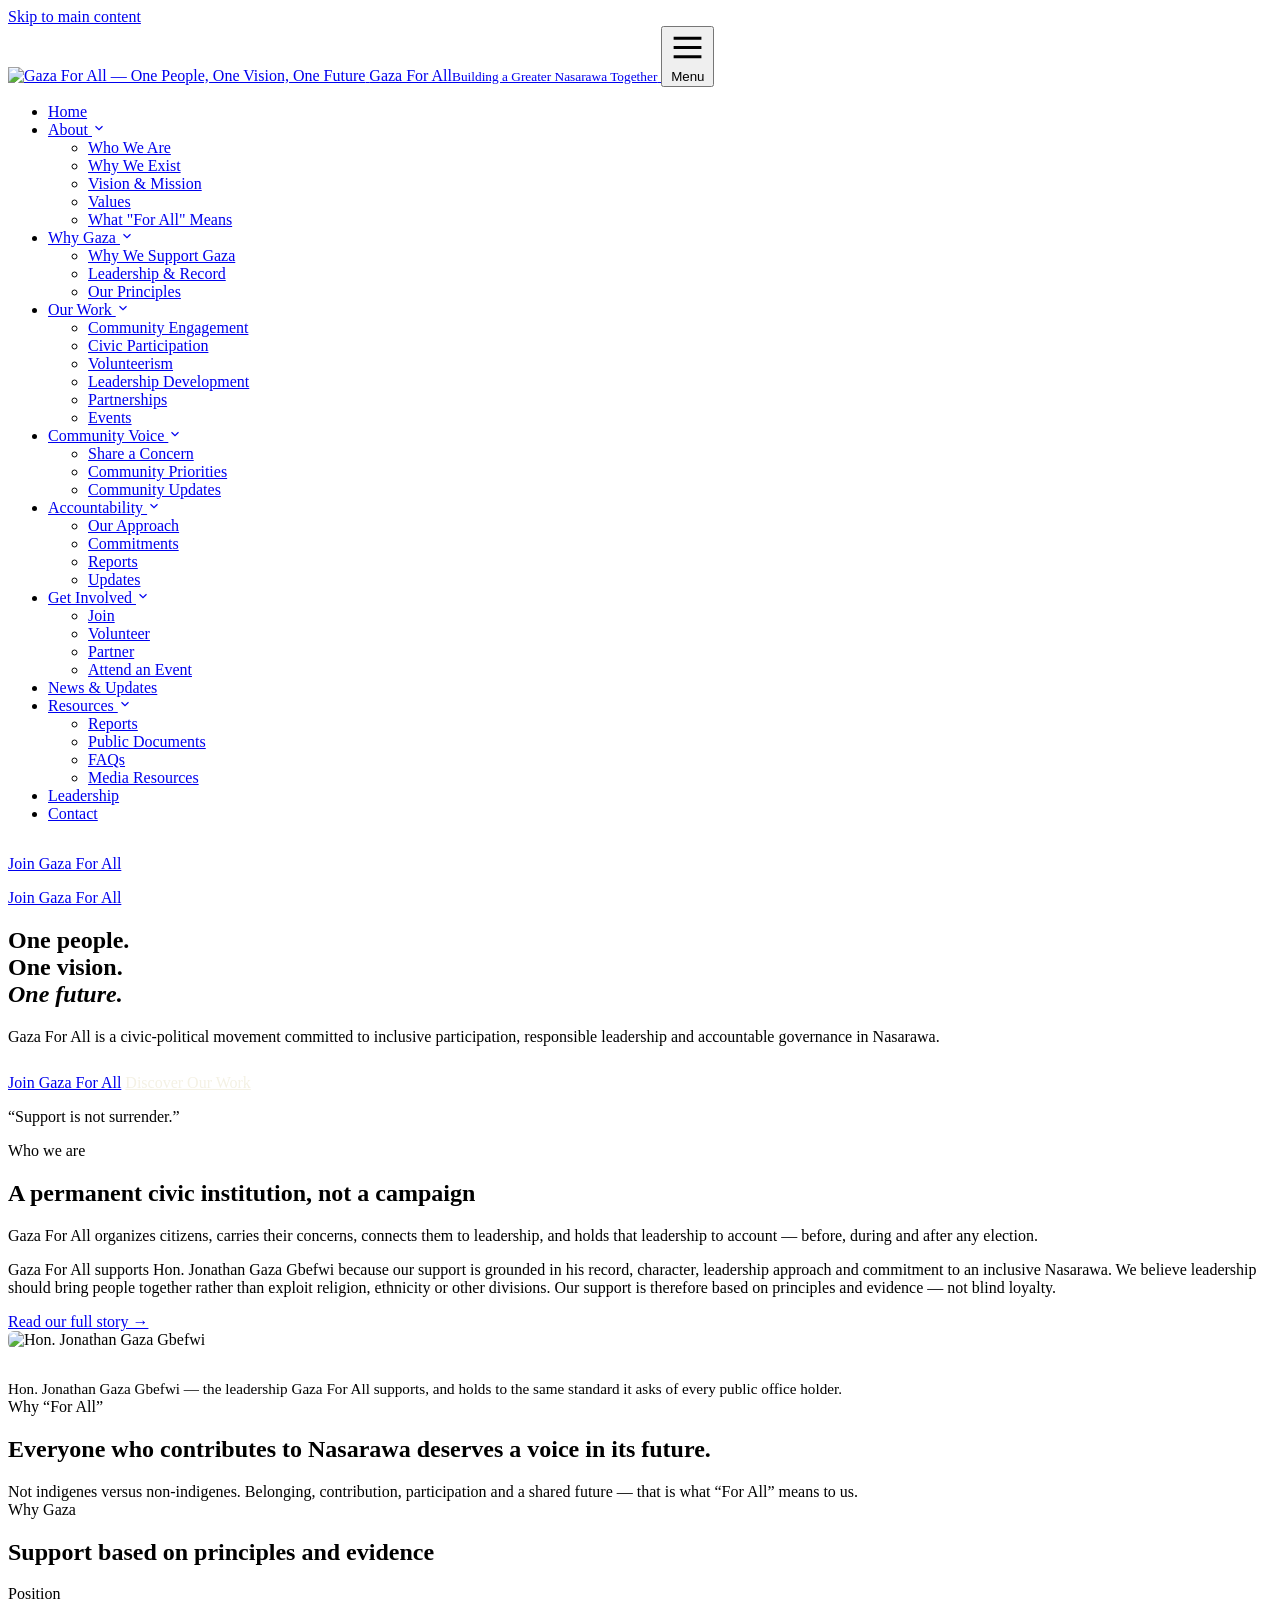
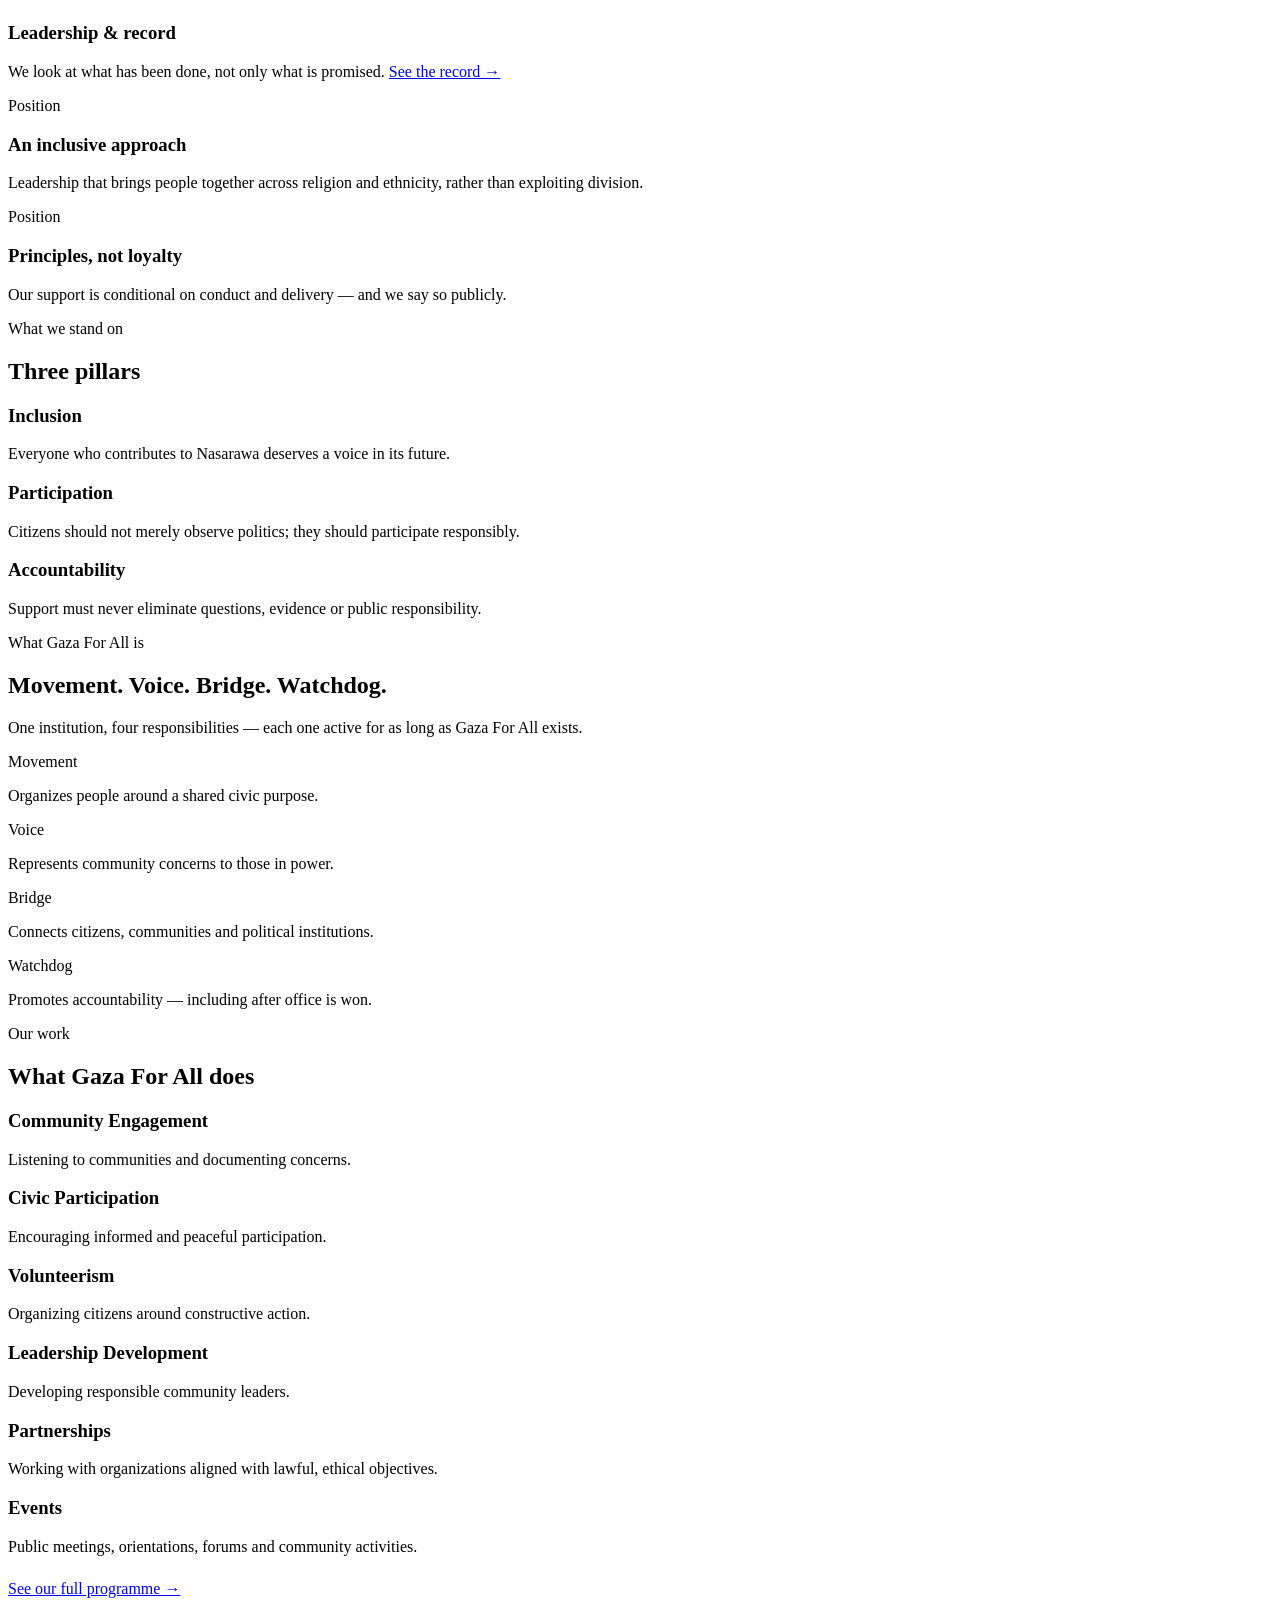
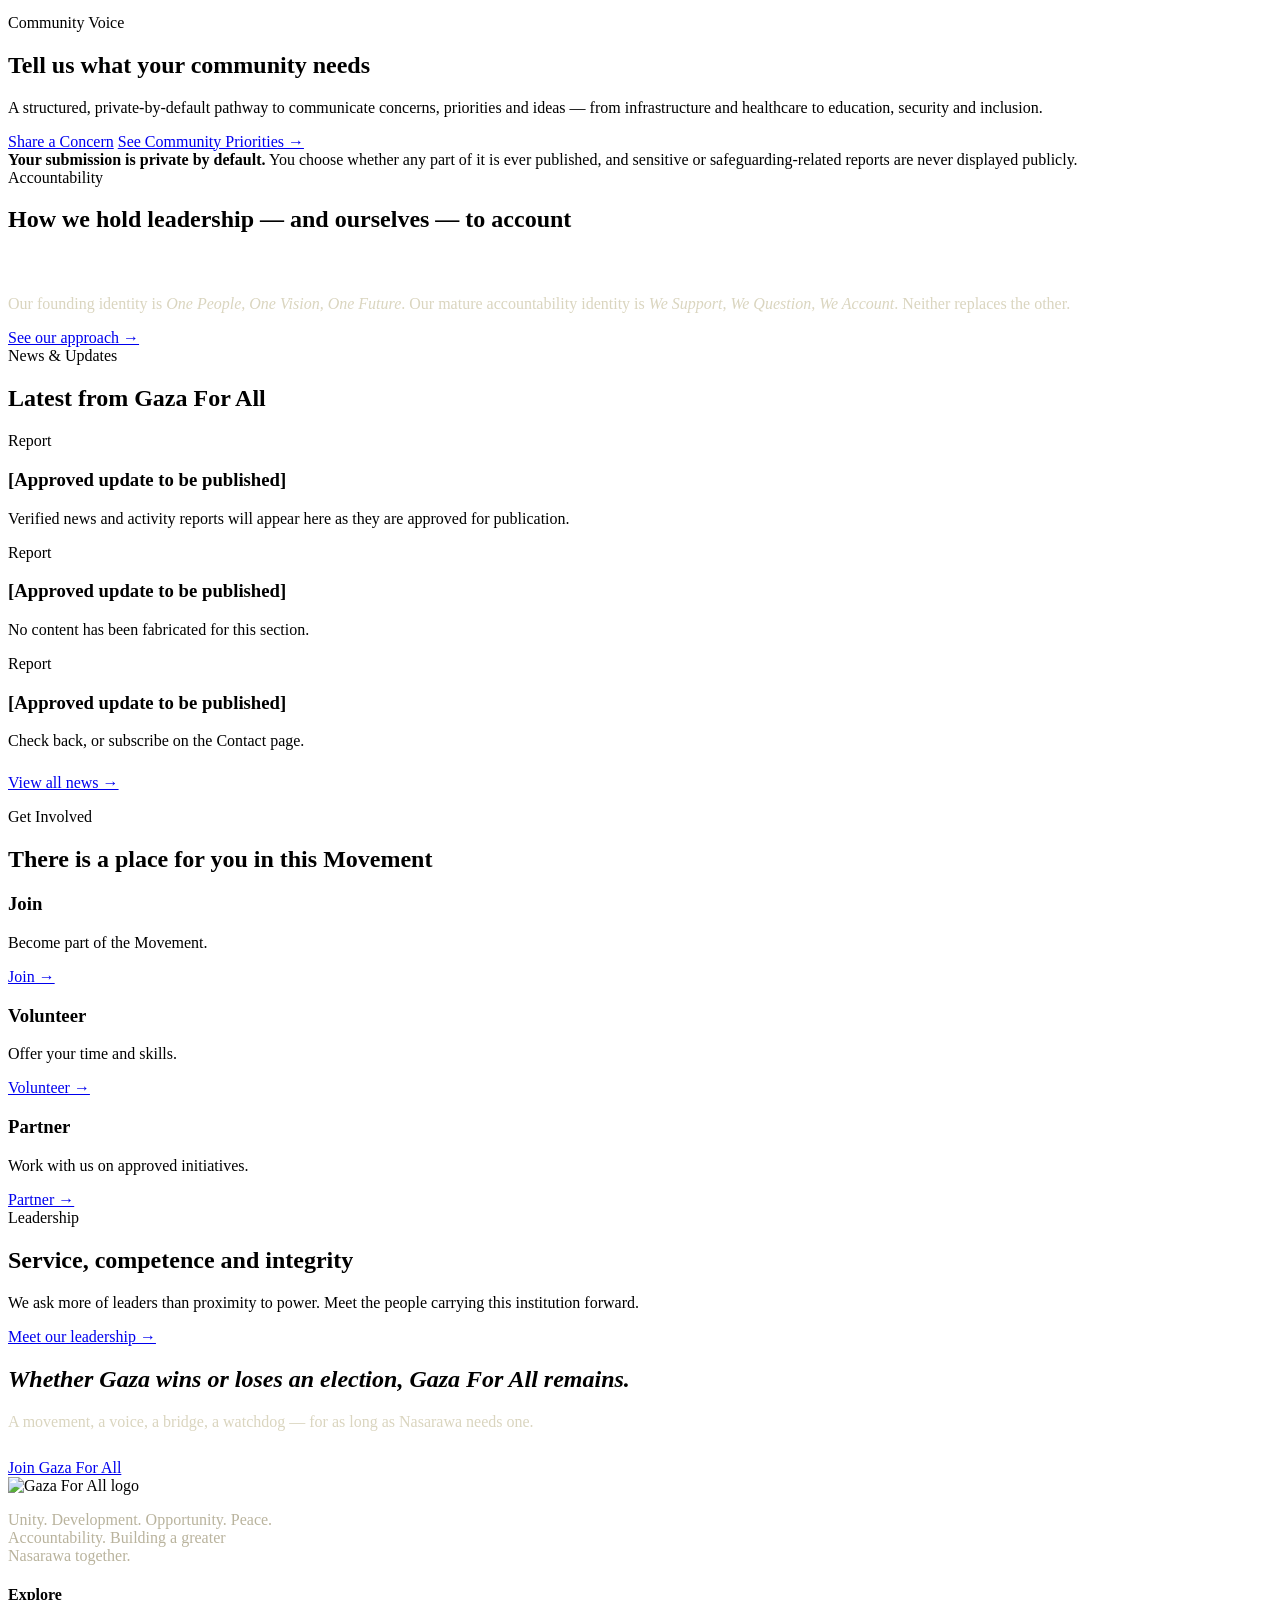
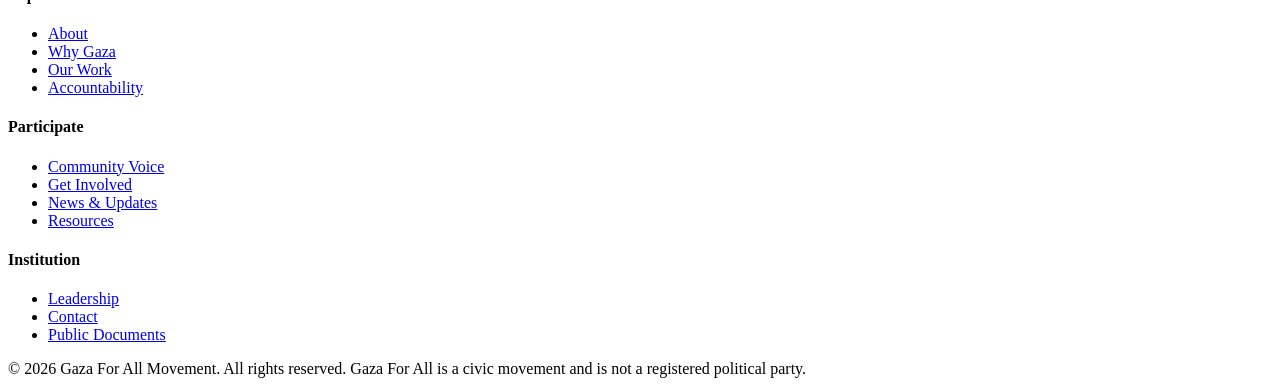
==== index.html @ 0e799c35 "Add files via upload Restore original site files" ====
<!doctype html>
<html lang="en">
<head>
<meta charset="utf-8">
<title>Gaza For All — One People. One Vision. One Future.</title>
<meta name="viewport" content="width=device-width, initial-scale=1">
<meta name="description" content="Gaza For All is a civic-political movement committed to inclusive participation, responsible leadership and accountable governance in Nasarawa.">
<link rel="canonical" href="https://gazaforall.org/">
<meta property="og:title" content="Gaza For All — One People. One Vision. One Future.">
<meta property="og:description" content="A civic-political movement committed to inclusive participation, responsible leadership and accountable governance in Nasarawa.">
<meta property="og:type" content="website">
<meta property="og:image" content="assets/img/logo.png">
<meta name="twitter:card" content="summary_large_image">
<link rel="icon" href="assets/img/logo.png">
<link rel="preconnect" href="https://fonts.googleapis.com">
<link rel="preconnect" href="https://fonts.gstatic.com" crossorigin>
<link href="https://fonts.googleapis.com/css2?family=Fraunces:ital,wght@0,500;0,600;1,500;1,600&family=Public+Sans:wght@400;500;600;700&display=swap" rel="stylesheet">
<link rel="stylesheet" href="css/style.css">
</head>
<body>
<a class="skip-link" href="#main">Skip to main content</a>

<header class="site-header">
  <div class="header-inner">
    <a class="brand" href="index.html">
      <img src="assets/img/logo.png" alt="Gaza For All — One People, One Vision, One Future">
      <span class="brand-text">Gaza For All<small>Building a Greater Nasarawa Together</small></span>
    </a>
    <button class="nav-toggle" aria-expanded="false" aria-controls="primary-nav">
      <svg viewBox="0 0 24 24" fill="none" stroke="currentColor" stroke-width="2"><path d="M3 6h18M3 12h18M3 18h18"/></svg>
      Menu
    </button>
    <nav class="primary-nav" id="primary-nav" aria-label="Primary">
      <ul>
        <li class="nav-item"><a class="nav-link" href="index.html" aria-current="page">Home</a></li>
        <li class="nav-item has-sub">
          <a class="nav-link" href="about.html">About <svg class="nav-caret" width="14" height="14" viewBox="0 0 24 24" fill="none" stroke="currentColor" stroke-width="2"><path d="m6 9 6 6 6-6"/></svg></a>
          <ul class="nav-sub">
            <li><a href="about.html#who-we-are">Who We Are</a></li>
            <li><a href="about.html#why-we-exist">Why We Exist</a></li>
            <li><a href="about.html#vision-mission">Vision &amp; Mission</a></li>
            <li><a href="about.html#values">Values</a></li>
            <li><a href="about.html#for-all">What &quot;For All&quot; Means</a></li>
          </ul>
        </li>
        <li class="nav-item has-sub">
          <a class="nav-link" href="why-gaza.html">Why Gaza <svg class="nav-caret" width="14" height="14" viewBox="0 0 24 24" fill="none" stroke="currentColor" stroke-width="2"><path d="m6 9 6 6 6-6"/></svg></a>
          <ul class="nav-sub">
            <li><a href="why-gaza.html#why-support">Why We Support Gaza</a></li>
            <li><a href="why-gaza.html#record">Leadership &amp; Record</a></li>
            <li><a href="why-gaza.html#principles">Our Principles</a></li>
          </ul>
        </li>
        <li class="nav-item has-sub">
          <a class="nav-link" href="our-work.html">Our Work <svg class="nav-caret" width="14" height="14" viewBox="0 0 24 24" fill="none" stroke="currentColor" stroke-width="2"><path d="m6 9 6 6 6-6"/></svg></a>
          <ul class="nav-sub">
            <li><a href="our-work.html#community-engagement">Community Engagement</a></li>
            <li><a href="our-work.html#civic-participation">Civic Participation</a></li>
            <li><a href="our-work.html#volunteerism">Volunteerism</a></li>
            <li><a href="our-work.html#leadership-development">Leadership Development</a></li>
            <li><a href="our-work.html#partnerships">Partnerships</a></li>
            <li><a href="our-work.html#events">Events</a></li>
          </ul>
        </li>
        <li class="nav-item has-sub">
          <a class="nav-link" href="community-voice.html">Community Voice <svg class="nav-caret" width="14" height="14" viewBox="0 0 24 24" fill="none" stroke="currentColor" stroke-width="2"><path d="m6 9 6 6 6-6"/></svg></a>
          <ul class="nav-sub">
            <li><a href="community-voice.html#share">Share a Concern</a></li>
            <li><a href="community-voice.html#priorities">Community Priorities</a></li>
            <li><a href="community-voice.html#updates">Community Updates</a></li>
          </ul>
        </li>
        <li class="nav-item has-sub">
          <a class="nav-link" href="accountability.html">Accountability <svg class="nav-caret" width="14" height="14" viewBox="0 0 24 24" fill="none" stroke="currentColor" stroke-width="2"><path d="m6 9 6 6 6-6"/></svg></a>
          <ul class="nav-sub">
            <li><a href="accountability.html#approach">Our Approach</a></li>
            <li><a href="accountability.html#commitments">Commitments</a></li>
            <li><a href="accountability.html#reports">Reports</a></li>
            <li><a href="accountability.html#updates">Updates</a></li>
          </ul>
        </li>
        <li class="nav-item has-sub">
          <a class="nav-link" href="get-involved.html">Get Involved <svg class="nav-caret" width="14" height="14" viewBox="0 0 24 24" fill="none" stroke="currentColor" stroke-width="2"><path d="m6 9 6 6 6-6"/></svg></a>
          <ul class="nav-sub">
            <li><a href="get-involved.html#join">Join</a></li>
            <li><a href="get-involved.html#volunteer">Volunteer</a></li>
            <li><a href="get-involved.html#partner">Partner</a></li>
            <li><a href="get-involved.html#attend">Attend an Event</a></li>
          </ul>
        </li>
        <li class="nav-item"><a class="nav-link" href="news.html">News &amp; Updates</a></li>
        <li class="nav-item has-sub">
          <a class="nav-link" href="resources.html">Resources <svg class="nav-caret" width="14" height="14" viewBox="0 0 24 24" fill="none" stroke="currentColor" stroke-width="2"><path d="m6 9 6 6 6-6"/></svg></a>
          <ul class="nav-sub">
            <li><a href="resources.html#reports">Reports</a></li>
            <li><a href="resources.html#documents">Public Documents</a></li>
            <li><a href="resources.html#faqs">FAQs</a></li>
            <li><a href="resources.html#media">Media Resources</a></li>
          </ul>
        </li>
        <li class="nav-item"><a class="nav-link" href="leadership.html">Leadership</a></li>
        <li class="nav-item"><a class="nav-link" href="contact.html">Contact</a></li>
      </ul>
      <div class="wrap" style="padding:1rem 0;"><a class="btn btn-primary" href="get-involved.html#join">Join Gaza For All</a></div>
    </nav>
    <a class="btn btn-primary header-cta" href="get-involved.html#join">Join Gaza For All</a>
  </div>
</header>

<main id="main">

  <!-- 1. HERO -->
  <section class="hero">
    <div class="wrap hero-inner">
      <h1 class="hero-motto">One people.<br>One vision.<br><em>One future.</em></h1>
      <p class="hero-lede">Gaza For All is a civic-political movement committed to inclusive participation, responsible leadership and accountable governance in Nasarawa.</p>
      <div class="cta-row" style="margin-top:1.75rem;">
        <a class="btn btn-on-dark" href="get-involved.html#join">Join Gaza For All</a>
        <a class="btn btn-secondary" style="color:#F4F1E4; border-color:#F4F1E4;" href="our-work.html">Discover Our Work</a>
      </div>
      <p class="hero-tagline">&ldquo;Support is not surrender.&rdquo;</p>
    </div>
  </section>

  <!-- 2. WHAT IS GAZA FOR ALL -->
  <section class="section">
    <div class="wrap">
      <div class="grid grid-2" style="align-items:center;">
        <div>
          <span class="kicker">Who we are</span>
          <h2>A permanent civic institution, not a campaign</h2>
          <p class="lede">Gaza For All organizes citizens, carries their concerns, connects them to leadership, and holds that leadership to account — before, during and after any election.</p>
          <p>Gaza For All supports Hon. Jonathan Gaza Gbefwi because our support is grounded in his record, character, leadership approach and commitment to an inclusive Nasarawa. We believe leadership should bring people together rather than exploit religion, ethnicity or other divisions. Our support is therefore based on principles and evidence &mdash; not blind loyalty.</p>
          <a class="btn btn-ghost" href="about.html">Read our full story &rarr;</a>
        </div>
        <div class="card" style="background:var(--color-bg-alt); border:none;">
          <img src="assets/img/candidate.jpg" alt="Hon. Jonathan Gaza Gbefwi" style="border-radius:6px; margin-bottom:1rem;">
          <p style="margin-bottom:0; font-size:0.95rem; color:var(--color-text-soft);">Hon. Jonathan Gaza Gbefwi &mdash; the leadership Gaza For All supports, and holds to the same standard it asks of every public office holder.</p>
        </div>
      </div>
    </div>
  </section>

  <!-- 3. WHY "FOR ALL" -->
  <section class="section section-alt">
    <div class="wrap-narrow text-center">
      <span class="kicker">Why &ldquo;For All&rdquo;</span>
      <h2>Everyone who contributes to Nasarawa deserves a voice in its future.</h2>
      <p class="lede" style="margin:0 auto;">Not indigenes versus non-indigenes. Belonging, contribution, participation and a shared future &mdash; that is what &ldquo;For All&rdquo; means to us.</p>
    </div>
  </section>

  <!-- 4. WHY WE SUPPORT GAZA -->
  <section class="section">
    <div class="wrap">
      <span class="kicker">Why Gaza</span>
      <h2>Support based on principles and evidence</h2>
      <div class="grid grid-3">
        <div class="card">
          <span class="badge badge-position">Position</span>
          <h3>Leadership &amp; record</h3>
          <p>We look at what has been done, not only what is promised. <a href="why-gaza.html#record">See the record &rarr;</a></p>
        </div>
        <div class="card">
          <span class="badge badge-position">Position</span>
          <h3>An inclusive approach</h3>
          <p>Leadership that brings people together across religion and ethnicity, rather than exploiting division.</p>
        </div>
        <div class="card">
          <span class="badge badge-position">Position</span>
          <h3>Principles, not loyalty</h3>
          <p>Our support is conditional on conduct and delivery &mdash; and we say so publicly.</p>
        </div>
      </div>
    </div>
  </section>

  <!-- 5. THREE PILLARS -->
  <section class="section section-alt">
    <div class="wrap">
      <span class="kicker">What we stand on</span>
      <h2>Three pillars</h2>
      <div class="pillars-band">
        <div class="pillar">
          <h3>Inclusion</h3>
          <p>Everyone who contributes to Nasarawa deserves a voice in its future.</p>
        </div>
        <div class="pillar">
          <h3>Participation</h3>
          <p>Citizens should not merely observe politics; they should participate responsibly.</p>
        </div>
        <div class="pillar">
          <h3>Accountability</h3>
          <p>Support must never eliminate questions, evidence or public responsibility.</p>
        </div>
      </div>
    </div>
  </section>

  <!-- FOUR IDENTITIES -->
  <section class="section">
    <div class="wrap">
      <span class="kicker">What Gaza For All is</span>
      <h2>Movement. Voice. Bridge. Watchdog.</h2>
      <p class="lede">One institution, four responsibilities &mdash; each one active for as long as Gaza For All exists.</p>
      <div class="identity-row">
        <div class="identity-cell"><span class="identity-label">Movement</span><p>Organizes people around a shared civic purpose.</p></div>
        <div class="identity-cell"><span class="identity-label">Voice</span><p>Represents community concerns to those in power.</p></div>
        <div class="identity-cell"><span class="identity-label">Bridge</span><p>Connects citizens, communities and political institutions.</p></div>
        <div class="identity-cell"><span class="identity-label">Watchdog</span><p>Promotes accountability &mdash; including after office is won.</p></div>
      </div>
    </div>
  </section>

  <!-- 6. WHAT WE DO -->
  <section class="section section-alt">
    <div class="wrap">
      <span class="kicker">Our work</span>
      <h2>What Gaza For All does</h2>
      <div class="card-list cols-3">
        <div class="card"><h3>Community Engagement</h3><p>Listening to communities and documenting concerns.</p></div>
        <div class="card"><h3>Civic Participation</h3><p>Encouraging informed and peaceful participation.</p></div>
        <div class="card"><h3>Volunteerism</h3><p>Organizing citizens around constructive action.</p></div>
        <div class="card"><h3>Leadership Development</h3><p>Developing responsible community leaders.</p></div>
        <div class="card"><h3>Partnerships</h3><p>Working with organizations aligned with lawful, ethical objectives.</p></div>
        <div class="card"><h3>Events</h3><p>Public meetings, orientations, forums and community activities.</p></div>
      </div>
      <p style="margin-top:1.5rem;"><a class="btn btn-secondary" href="our-work.html">See our full programme &rarr;</a></p>
    </div>
  </section>

  <!-- 7. COMMUNITY VOICE -->
  <section class="section">
    <div class="wrap grid grid-2" style="align-items:center;">
      <div>
        <span class="kicker">Community Voice</span>
        <h2>Tell us what your community needs</h2>
        <p>A structured, private-by-default pathway to communicate concerns, priorities and ideas &mdash; from infrastructure and healthcare to education, security and inclusion.</p>
        <div class="cta-row">
          <a class="btn btn-primary" href="community-voice.html#share">Share a Concern</a>
          <a class="btn btn-ghost" href="community-voice.html#priorities">See Community Priorities &rarr;</a>
        </div>
      </div>
      <div class="form-privacy-note">
        <strong>Your submission is private by default.</strong> You choose whether any part of it is ever published, and sensitive or safeguarding-related reports are never displayed publicly.
      </div>
    </div>
  </section>

  <!-- 8. ACCOUNTABILITY -->
  <section class="section section-dark">
    <div class="wrap">
      <span class="kicker" style="color:var(--g4a-gold-400);">Accountability</span>
      <h2>How we hold leadership &mdash; and ourselves &mdash; to account</h2>
      <div class="flow-line" style="background:rgba(255,255,255,0.06); border-color:rgba(255,255,255,0.2); color:#fff;">
        <span class="step">Listen</span><span class="arrow">&rarr;</span>
        <span class="step">Document</span><span class="arrow">&rarr;</span>
        <span class="step">Verify</span><span class="arrow">&rarr;</span>
        <span class="step">Engage</span><span class="arrow">&rarr;</span>
        <span class="step">Advocate</span><span class="arrow">&rarr;</span>
        <span class="step">Follow up</span><span class="arrow">&rarr;</span>
        <span class="step">Report</span><span class="arrow">&rarr;</span>
        <span class="step">Account</span>
      </div>
      <p style="margin-top:1.5rem; color:#DAD5BF;">Our founding identity is <em>One People, One Vision, One Future</em>. Our mature accountability identity is <em>We Support, We Question, We Account</em>. Neither replaces the other.</p>
      <a class="btn btn-on-dark" href="accountability.html">See our approach &rarr;</a>
    </div>
  </section>

  <!-- 9. LATEST UPDATES -->
  <section class="section">
    <div class="wrap">
      <span class="kicker">News &amp; Updates</span>
      <h2>Latest from Gaza For All</h2>
      <div class="card-list cols-3">
        <div class="card">
          <span class="badge badge-report">Report</span>
          <h3>[Approved update to be published]</h3>
          <p class="placeholder-note">Verified news and activity reports will appear here as they are approved for publication.</p>
        </div>
        <div class="card">
          <span class="badge badge-report">Report</span>
          <h3>[Approved update to be published]</h3>
          <p class="placeholder-note">No content has been fabricated for this section.</p>
        </div>
        <div class="card">
          <span class="badge badge-report">Report</span>
          <h3>[Approved update to be published]</h3>
          <p class="placeholder-note">Check back, or subscribe on the Contact page.</p>
        </div>
      </div>
      <p style="margin-top:1.5rem;"><a class="btn btn-secondary" href="news.html">View all news &rarr;</a></p>
    </div>
  </section>

  <!-- 10. GET INVOLVED -->
  <section class="section section-alt">
    <div class="wrap">
      <span class="kicker">Get Involved</span>
      <h2>There is a place for you in this Movement</h2>
      <div class="card-list cols-3">
        <div class="card"><h3>Join</h3><p>Become part of the Movement.</p><a class="btn btn-ghost" href="get-involved.html#join">Join &rarr;</a></div>
        <div class="card"><h3>Volunteer</h3><p>Offer your time and skills.</p><a class="btn btn-ghost" href="get-involved.html#volunteer">Volunteer &rarr;</a></div>
        <div class="card"><h3>Partner</h3><p>Work with us on approved initiatives.</p><a class="btn btn-ghost" href="get-involved.html#partner">Partner &rarr;</a></div>
      </div>
    </div>
  </section>

  <!-- 11. LEADERSHIP -->
  <section class="section">
    <div class="wrap">
      <span class="kicker">Leadership</span>
      <h2>Service, competence and integrity</h2>
      <p class="lede">We ask more of leaders than proximity to power. Meet the people carrying this institution forward.</p>
      <a class="btn btn-secondary" href="leadership.html">Meet our leadership &rarr;</a>
    </div>
  </section>

  <!-- 12. CLOSING STATEMENT -->
  <section class="section section-dark text-center">
    <div class="wrap-narrow">
      <h2 style="font-style:italic;">Whether Gaza wins or loses an election, Gaza For All remains.</h2>
      <p style="color:#DAD5BF; margin:0 auto 1.75rem;">A movement, a voice, a bridge, a watchdog &mdash; for as long as Nasarawa needs one.</p>
      <a class="btn btn-on-dark" href="get-involved.html#join">Join Gaza For All</a>
    </div>
  </section>

</main>

<footer class="site-footer">
  <div class="wrap footer-grid">
    <div>
      <div class="footer-brand-line"><img src="assets/img/logo.png" alt="Gaza For All logo"><strong style="color:#fff;">Gaza For All</strong></div>
      <p style="color:#B9B39D; max-width:34ch;">Unity. Development. Opportunity. Peace. Accountability. Building a greater Nasarawa together.</p>
    </div>
    <div>
      <h4>Explore</h4>
      <ul class="footer-list">
        <li><a href="about.html">About</a></li>
        <li><a href="why-gaza.html">Why Gaza</a></li>
        <li><a href="our-work.html">Our Work</a></li>
        <li><a href="accountability.html">Accountability</a></li>
      </ul>
    </div>
    <div>
      <h4>Participate</h4>
      <ul class="footer-list">
        <li><a href="community-voice.html">Community Voice</a></li>
        <li><a href="get-involved.html">Get Involved</a></li>
        <li><a href="news.html">News &amp; Updates</a></li>
        <li><a href="resources.html">Resources</a></li>
      </ul>
    </div>
    <div>
      <h4>Institution</h4>
      <ul class="footer-list">
        <li><a href="leadership.html">Leadership</a></li>
        <li><a href="contact.html">Contact</a></li>
        <li><a href="resources.html#documents">Public Documents</a></li>
      </ul>
    </div>
  </div>
  <div class="wrap footer-bottom">
    <span>&copy; <span id="year"></span> Gaza For All Movement. All rights reserved.</span>
    <span>Gaza For All is a civic movement and is not a registered political party.</span>
  </div>
</footer>

<script>document.getElementById('year').textContent = new Date().getFullYear();</script>
<script src="js/main.js"></script>
</body>
</html>
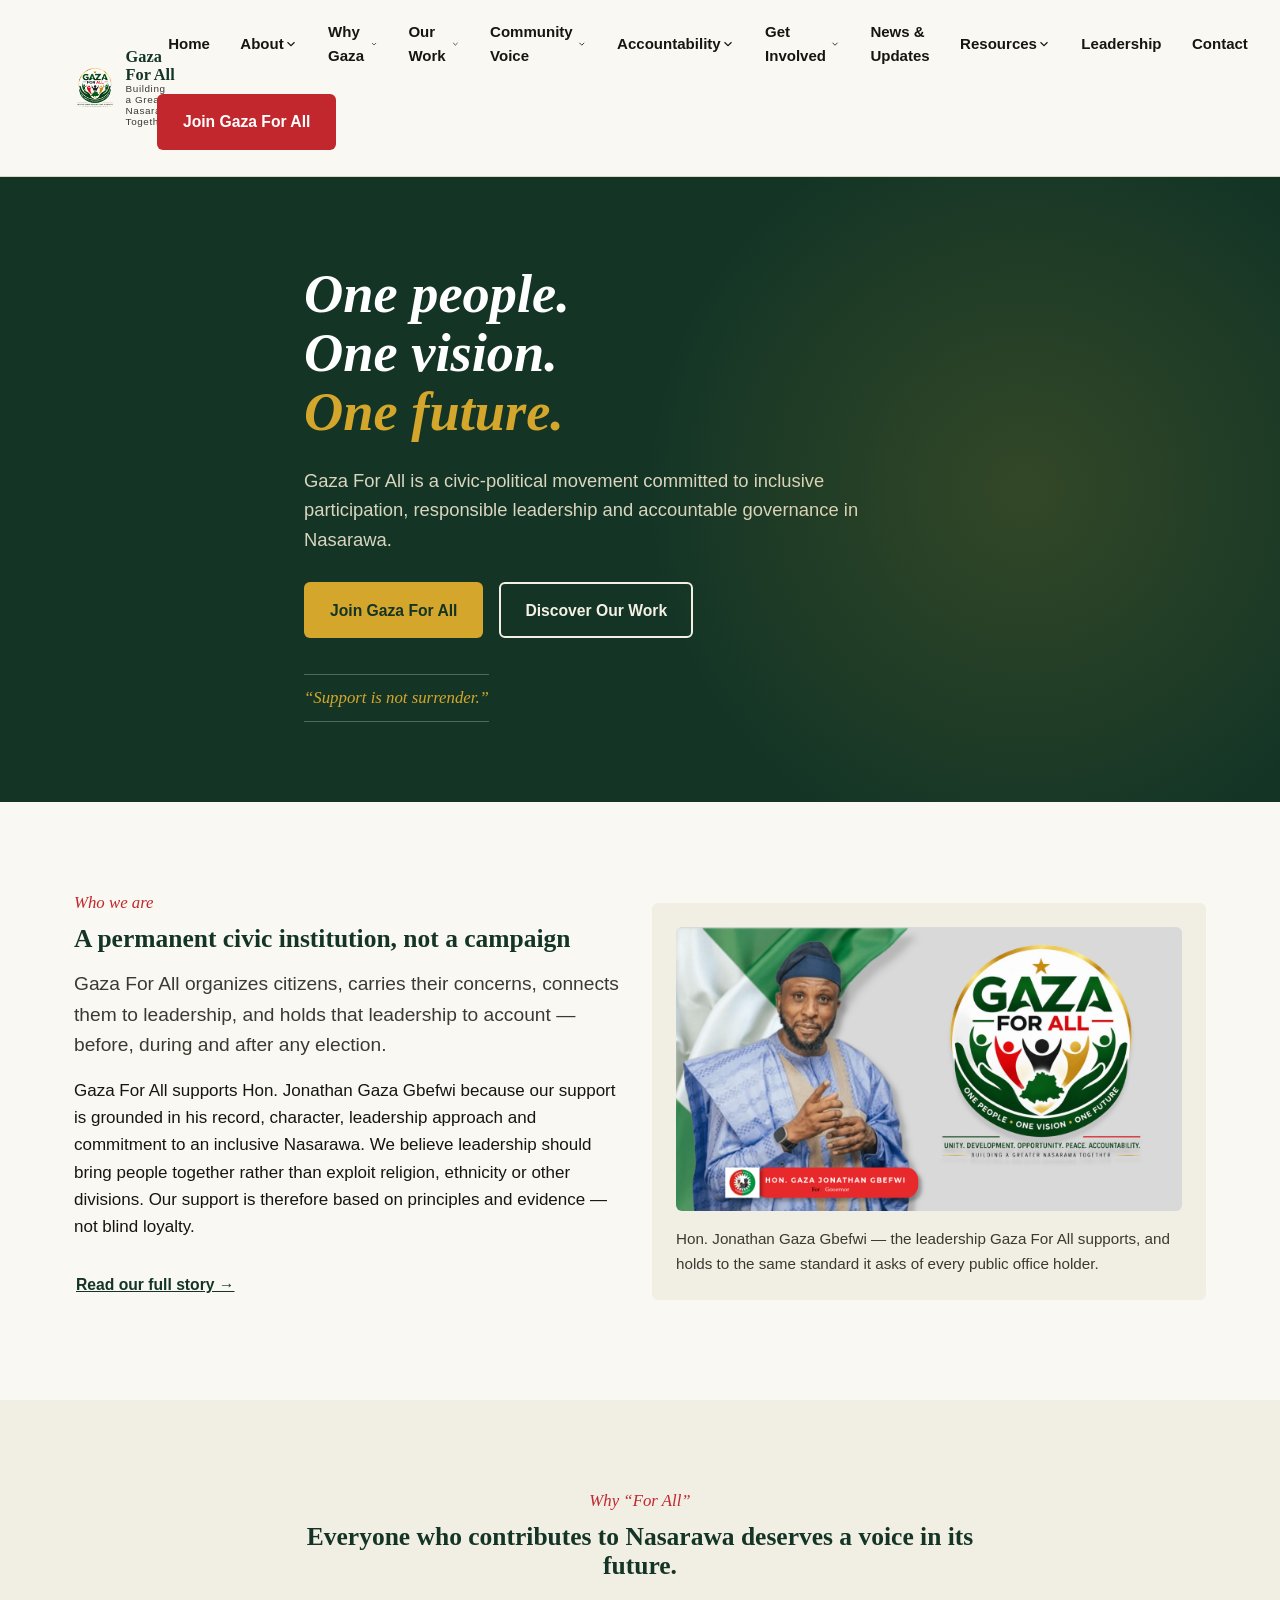
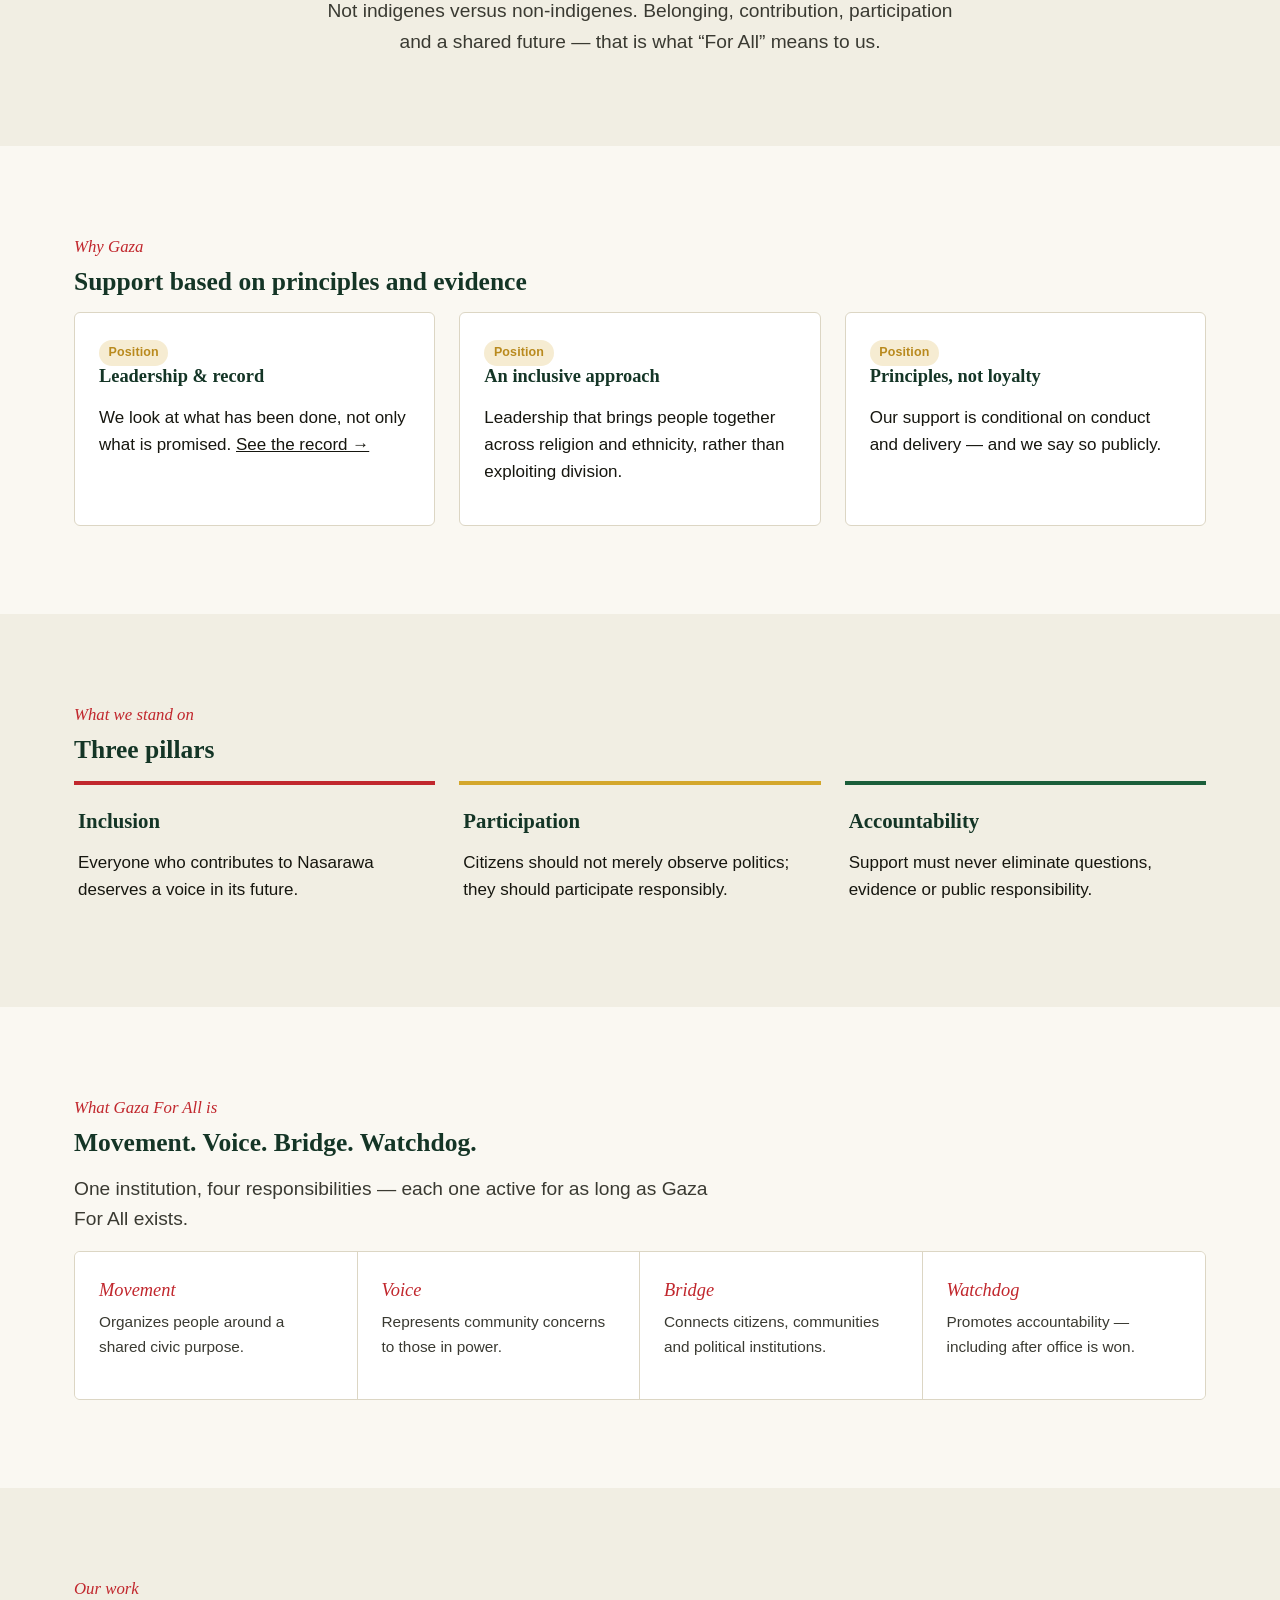
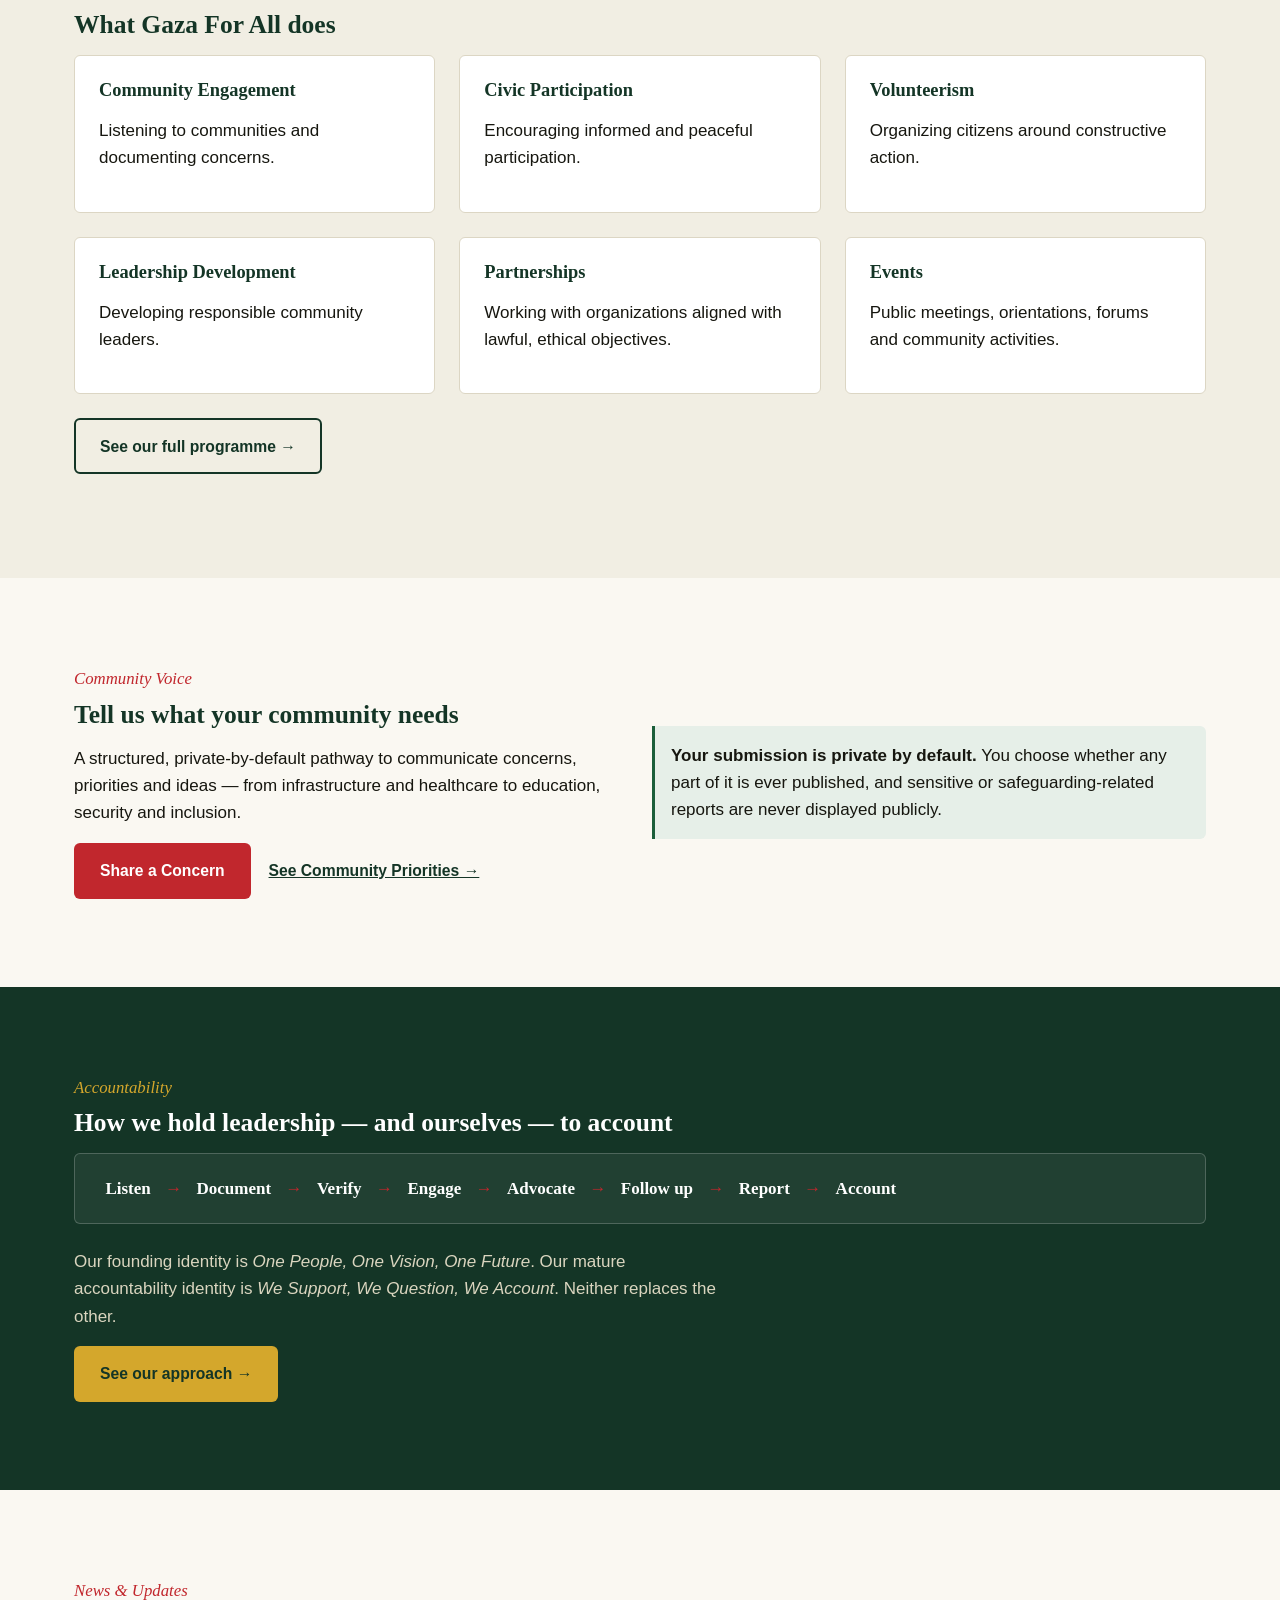
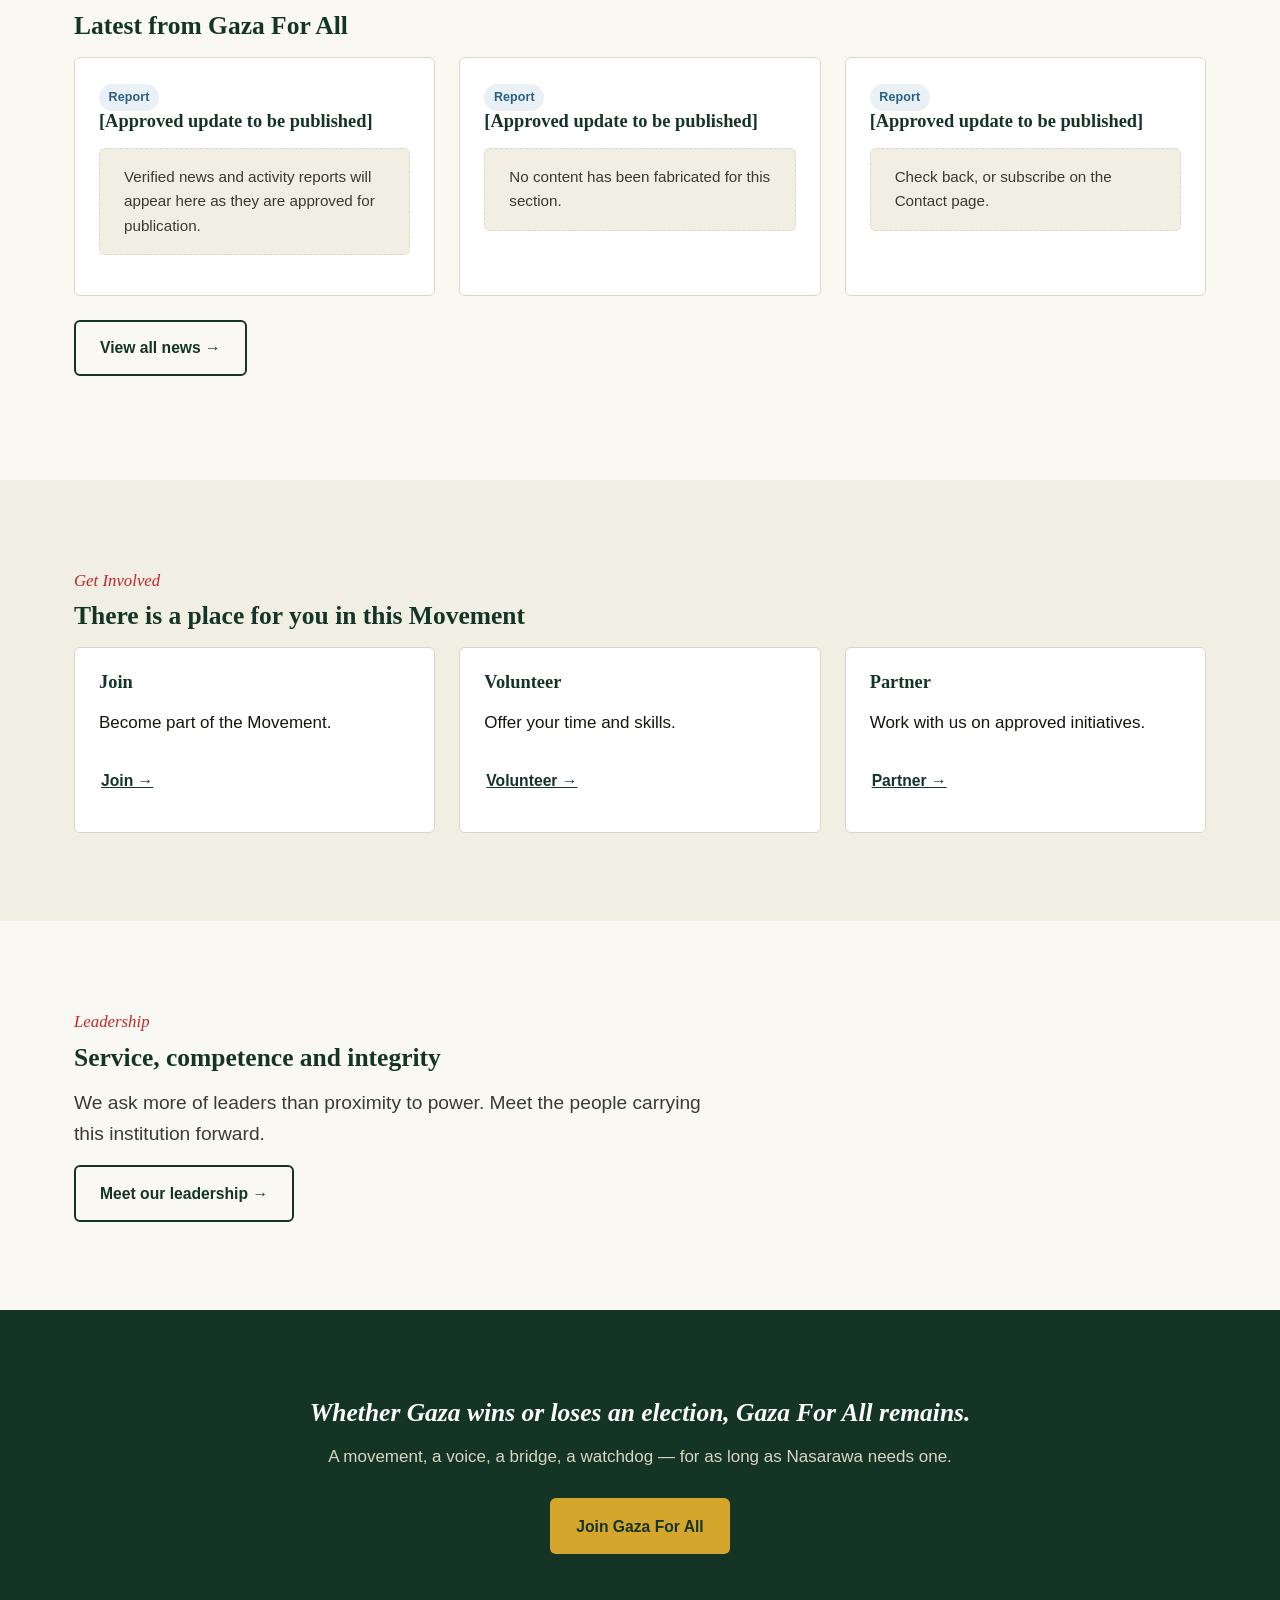
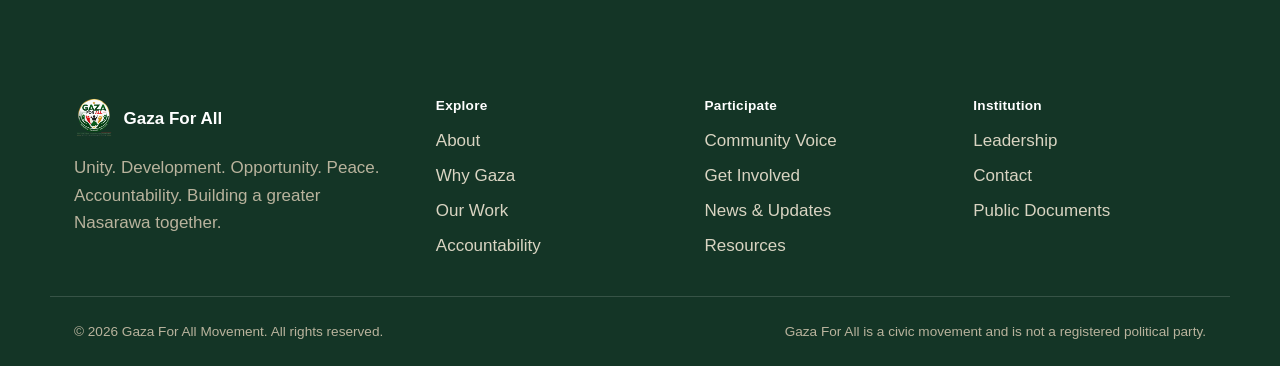
==== commit e4d57330: "Update index.html" ====
--- a/index.html
+++ b/index.html
@@ -109,7 +109,6 @@
 
 <main id="main">
 
-  <!-- 1. HERO -->
   <section class="hero">
     <div class="wrap hero-inner">
       <h1 class="hero-motto">One people.<br>One vision.<br><em>One future.</em></h1>
@@ -122,7 +121,6 @@
     </div>
   </section>
 
-  <!-- 2. WHAT IS GAZA FOR ALL -->
   <section class="section">
     <div class="wrap">
       <div class="grid grid-2" style="align-items:center;">
@@ -141,7 +139,6 @@
     </div>
   </section>
 
-  <!-- 3. WHY "FOR ALL" -->
   <section class="section section-alt">
     <div class="wrap-narrow text-center">
       <span class="kicker">Why &ldquo;For All&rdquo;</span>
@@ -150,7 +147,6 @@
     </div>
   </section>
 
-  <!-- 4. WHY WE SUPPORT GAZA -->
   <section class="section">
     <div class="wrap">
       <span class="kicker">Why Gaza</span>
@@ -175,7 +171,6 @@
     </div>
   </section>
 
-  <!-- 5. THREE PILLARS -->
   <section class="section section-alt">
     <div class="wrap">
       <span class="kicker">What we stand on</span>
@@ -197,7 +192,6 @@
     </div>
   </section>
 
-  <!-- FOUR IDENTITIES -->
   <section class="section">
     <div class="wrap">
       <span class="kicker">What Gaza For All is</span>
@@ -212,7 +206,6 @@
     </div>
   </section>
 
-  <!-- 6. WHAT WE DO -->
   <section class="section section-alt">
     <div class="wrap">
       <span class="kicker">Our work</span>
@@ -229,7 +222,6 @@
     </div>
   </section>
 
-  <!-- 7. COMMUNITY VOICE -->
   <section class="section">
     <div class="wrap grid grid-2" style="align-items:center;">
       <div>
@@ -247,7 +239,6 @@
     </div>
   </section>
 
-  <!-- 8. ACCOUNTABILITY -->
   <section class="section section-dark">
     <div class="wrap">
       <span class="kicker" style="color:var(--g4a-gold-400);">Accountability</span>
@@ -267,7 +258,6 @@
     </div>
   </section>
 
-  <!-- 9. LATEST UPDATES -->
   <section class="section">
     <div class="wrap">
       <span class="kicker">News &amp; Updates</span>
@@ -293,7 +283,6 @@
     </div>
   </section>
 
-  <!-- 10. GET INVOLVED -->
   <section class="section section-alt">
     <div class="wrap">
       <span class="kicker">Get Involved</span>
@@ -306,7 +295,6 @@
     </div>
   </section>
 
-  <!-- 11. LEADERSHIP -->
   <section class="section">
     <div class="wrap">
       <span class="kicker">Leadership</span>
@@ -316,7 +304,6 @@
     </div>
   </section>
 
-  <!-- 12. CLOSING STATEMENT -->
   <section class="section section-dark text-center">
     <div class="wrap-narrow">
       <h2 style="font-style:italic;">Whether Gaza wins or loses an election, Gaza For All remains.</h2>
@@ -369,4 +356,4 @@
 <script>document.getElementById('year').textContent = new Date().getFullYear();</script>
 <script src="js/main.js"></script>
 </body>
-</html>
+      </html>
--- a/css/style.css
+++ b/css/style.css
@@ -0,0 +1,297 @@
+/* ============================================================
+   GAZA FOR ALL — DESIGN SYSTEM
+   ============================================================ */
+
+:root {
+  --g4a-green-900: #143526;
+  --g4a-green-700: #1B5E3A;
+  --g4a-green-500: #276B44;
+  --g4a-green-100: #E6EFE8;
+  --g4a-red-700: #A81F2A;
+  --g4a-red-500: #C1272D;
+  --g4a-gold-600: #B98A1E;
+  --g4a-gold-400: #D4A72C;
+  --g4a-gold-100: #F6ECD2;
+  --g4a-ink: #16160F;
+  --g4a-ink-soft: #3A3A32;
+  --g4a-paper: #FAF8F2;
+  --g4a-paper-dim: #F1EEE3;
+  --g4a-line: #DCD6C4;
+  --g4a-white: #FFFFFF;
+
+  --color-bg: var(--g4a-paper);
+  --color-bg-alt: var(--g4a-paper-dim);
+  --color-surface: var(--g4a-white);
+  --color-text: var(--g4a-ink);
+  --color-text-soft: var(--g4a-ink-soft);
+  --color-primary: var(--g4a-green-700);
+  --color-primary-dark: var(--g4a-green-900);
+  --color-accent: var(--g4a-red-500);
+  --color-gold: var(--g4a-gold-400);
+  --color-border: var(--g4a-line);
+
+  --font-display: "Fraunces", "Iowan Old Style", Georgia, serif;
+  --font-body: "Public Sans", -apple-system, BlinkMacSystemFont, "Segoe UI", sans-serif;
+
+  --content-max: 1180px;
+  --content-narrow: 760px;
+  --space-1: 0.5rem;
+  --space-2: 1rem;
+  --space-3: 1.5rem;
+  --space-4: 2.25rem;
+  --space-5: 3.5rem;
+  --space-6: 5.5rem;
+  --radius: 6px;
+}
+
+*, *::before, *::after { box-sizing: border-box; }
+html { scroll-behavior: smooth; }
+@media (prefers-reduced-motion: reduce) {
+  html { scroll-behavior: auto; }
+  *, *::before, *::after { animation-duration: 0.01ms !important; animation-iteration-count: 1 !important; transition-duration: 0.01ms !important; scroll-behavior: auto !important; }
+}
+body {
+  margin: 0;
+  background: var(--color-bg);
+  color: var(--color-text);
+  font-family: var(--font-body);
+  font-size: 17px;
+  line-height: 1.6;
+  -webkit-font-smoothing: antialiased;
+}
+img { max-width: 100%; display: block; }
+a { color: inherit; }
+h1, h2, h3, h4 { font-family: var(--font-display); font-weight: 600; line-height: 1.15; margin: 0 0 var(--space-2); color: var(--g4a-green-900); }
+p { margin: 0 0 var(--space-2); max-width: 68ch; }
+ul { margin: 0; padding: 0; }
+button { font-family: inherit; }
+
+a:focus-visible, button:focus-visible, input:focus-visible,
+textarea:focus-visible, select:focus-visible {
+  outline: 3px solid var(--g4a-gold-600);
+  outline-offset: 2px;
+}
+
+.skip-link {
+  position: absolute; left: -999px; top: 0; z-index: 1000;
+  background: var(--color-primary-dark); color: #fff;
+  padding: 0.75rem 1.25rem; border-radius: 0 0 6px 0;
+}
+.skip-link:focus { left: 0; }
+
+.wrap { max-width: var(--content-max); margin: 0 auto; padding: 0 var(--space-3); }
+.wrap-narrow { max-width: var(--content-narrow); margin: 0 auto; padding: 0 var(--space-3); }
+.section { padding: var(--space-6) 0; }
+.section-tight { padding: var(--space-5) 0; }
+.section-alt { background: var(--color-bg-alt); }
+.section-dark { background: var(--g4a-green-900); color: #EFEAD9; }
+.section-dark h1, .section-dark h2, .section-dark h3 { color: #fff; }
+.kicker {
+  display: block; font-family: var(--font-display); font-style: italic;
+  color: var(--color-accent); font-size: 1.05rem; margin-bottom: 0.4rem;
+}
+.lede { font-size: 1.2rem; color: var(--color-text-soft); max-width: 60ch; }
+.grid { display: grid; gap: var(--space-3); }
+@media (min-width: 720px) {
+  .grid-2 { grid-template-columns: 1fr 1fr; }
+  .grid-3 { grid-template-columns: repeat(3, 1fr); }
+}
+.visually-hidden {
+  position: absolute; width: 1px; height: 1px; overflow: hidden;
+  clip: rect(0 0 0 0); white-space: nowrap;
+}
+
+.site-header {
+  position: sticky; top: 0; z-index: 100;
+  background: rgba(250, 248, 242, 0.96);
+  border-bottom: 1px solid var(--color-border);
+  backdrop-filter: saturate(140%) blur(6px);
+}
+.header-inner {
+  max-width: var(--content-max); margin: 0 auto; padding: 0.65rem var(--space-3);
+  display: flex; align-items: center; justify-content: space-between; gap: var(--space-3);
+}
+.brand { display: flex; align-items: center; gap: 0.6rem; text-decoration: none; }
+.brand img { height: 42px; width: auto; }
+.brand-text { font-family: var(--font-display); font-weight: 600; font-size: 1.02rem; color: var(--g4a-green-900); line-height: 1.1; }
+.brand-text small { display: block; font-family: var(--font-body); font-weight: 500; font-size: 0.62rem; letter-spacing: 0.06em; color: var(--color-text-soft); }
+
+.nav-toggle {
+  display: inline-flex; align-items: center; gap: 0.5rem;
+  background: none; border: 1px solid var(--color-border); border-radius: var(--radius);
+  padding: 0.5rem 0.75rem; cursor: pointer; font-weight: 600; font-size: 0.9rem;
+}
+.nav-toggle svg { width: 18px; height: 18px; }
+
+.primary-nav {
+  display: none;
+  position: absolute; left: 0; right: 0; top: 100%;
+  background: var(--color-surface); border-bottom: 1px solid var(--color-border);
+  max-height: calc(100vh - 64px); overflow-y: auto;
+}
+.primary-nav.is-open { display: block; }
+.primary-nav ul { list-style: none; }
+.primary-nav > ul { padding: var(--space-2) var(--space-3); }
+.nav-item { border-bottom: 1px solid var(--color-border); }
+.nav-item:last-child { border-bottom: none; }
+.nav-link {
+  display: flex; align-items: center; justify-content: space-between;
+  padding: 0.85rem 0.1rem; text-decoration: none; font-weight: 600; color: var(--color-text);
+}
+.nav-sub { list-style: none; padding: 0 0 0.6rem 0.9rem; display: none; }
+.nav-item.is-expanded .nav-sub { display: block; }
+.nav-sub li a { display: block; padding: 0.4rem 0; text-decoration: none; color: var(--color-text-soft); font-size: 0.95rem; }
+.nav-caret { transition: transform 0.15s ease; }
+.nav-item.is-expanded .nav-caret { transform: rotate(180deg); }
+.header-cta { display: none; }
+
+@media (min-width: 980px) {
+  .nav-toggle { display: none; }
+  .primary-nav {
+    display: block; position: static; background: none; border: none; max-height: none; overflow: visible;
+  }
+  .primary-nav > ul { display: flex; align-items: center; gap: var(--space-1); padding: 0; }
+  .nav-item { border: none; position: relative; }
+  .nav-link { padding: 0.6rem 0.7rem; font-size: 0.94rem; border-radius: var(--radius); }
+  .nav-link:hover, .nav-item.is-expanded .nav-link { background: var(--g4a-green-100); }
+  .nav-sub {
+    position: absolute; top: 100%; left: 0; min-width: 230px;
+    background: var(--color-surface); border: 1px solid var(--color-border); border-radius: var(--radius);
+    padding: 0.5rem; box-shadow: 0 12px 24px rgba(20,53,38,0.12);
+  }
+  .nav-item:hover .nav-sub, .nav-item:focus-within .nav-sub { display: block; }
+  .nav-sub li a { padding: 0.5rem 0.6rem; border-radius: 4px; }
+  .nav-sub li a:hover { background: var(--g4a-green-100); }
+  .header-cta { display: inline-flex; }
+}
+
+.btn {
+  display: inline-flex; align-items: center; justify-content: center; gap: 0.5rem;
+  padding: 0.85rem 1.5rem; border-radius: var(--radius); text-decoration: none;
+  font-weight: 700; font-size: 0.98rem; border: 2px solid transparent; cursor: pointer;
+  transition: background-color 0.15s ease, color 0.15s ease, border-color 0.15s ease;
+}
+.btn-primary { background: var(--color-accent); color: #fff; }
+.btn-primary:hover { background: var(--g4a-red-700); }
+.btn-secondary { background: transparent; border-color: var(--g4a-green-900); color: var(--g4a-green-900); }
+.btn-secondary:hover { background: var(--g4a-green-900); color: #fff; }
+.btn-ghost { background: transparent; color: var(--g4a-green-900); border-color: transparent; text-decoration: underline; padding-left: 0; padding-right: 0; }
+.btn-on-dark { background: var(--g4a-gold-400); color: var(--g4a-green-900); }
+.btn-on-dark:hover { background: var(--g4a-gold-600); }
+.cta-row { display: flex; flex-wrap: wrap; gap: var(--space-2); align-items: center; }
+
+.hero {
+  background: var(--g4a-green-900);
+  color: #F4F1E4;
+  position: relative;
+  overflow: hidden;
+  padding: var(--space-6) 0 var(--space-5);
+}
+.hero::after {
+  content: ""; position: absolute; right: -10%; top: -20%; width: 60%; height: 140%;
+  background: radial-gradient(circle at center, rgba(212,167,44,0.16), transparent 65%);
+  pointer-events: none;
+}
+.hero-inner { position: relative; max-width: 720px; }
+.hero-motto {
+  font-family: var(--font-display); font-weight: 600; font-style: italic;
+  font-size: clamp(2rem, 6vw, 3.4rem); line-height: 1.08; color: #fff; margin: 0 0 var(--space-3);
+}
+.hero-motto em { color: var(--g4a-gold-400); font-style: italic; }
+.hero-lede { font-size: 1.15rem; color: #DAD5BF; max-width: 56ch; }
+.hero-tagline {
+  display: inline-block; font-family: var(--font-display); font-style: italic;
+  color: var(--g4a-gold-400); border-top: 1px solid rgba(255,255,255,0.25); border-bottom: 1px solid rgba(255,255,255,0.25);
+  padding: 0.6rem 0; margin: var(--space-4) 0 var(--space-3); font-size: 1.05rem;
+}
+
+.pillars-band { display: grid; gap: var(--space-3); }
+@media (min-width: 720px) { .pillars-band { grid-template-columns: repeat(3, 1fr); } }
+.pillar {
+  border-top: 4px solid var(--color-accent);
+  padding: var(--space-3) 0.25rem 0;
+}
+.pillar:nth-child(2) { border-top-color: var(--g4a-gold-400); }
+.pillar:nth-child(3) { border-top-color: var(--g4a-green-700); }
+.pillar h3 { font-size: 1.3rem; }
+
+.identity-chain { position: relative; }
+.identity-row {
+  display: grid; gap: 0; border: 1px solid var(--color-border); border-radius: var(--radius); overflow: hidden;
+}
+@media (min-width: 860px) { .identity-row { grid-template-columns: repeat(4, 1fr); } }
+.identity-cell {
+  padding: var(--space-3); background: var(--color-surface); border-bottom: 1px solid var(--color-border);
+  position: relative;
+}
+@media (min-width: 860px) {
+  .identity-cell { border-bottom: none; border-right: 1px solid var(--color-border); }
+  .identity-cell:last-child { border-right: none; }
+}
+.identity-cell:last-child { border-bottom: none; }
+.identity-label { font-family: var(--font-display); font-style: italic; color: var(--color-accent); font-size: 1.15rem; display: block; margin-bottom: 0.3rem; }
+.identity-cell p { font-size: 0.96rem; color: var(--color-text-soft); }
+
+.flow-line {
+  display: flex; flex-wrap: wrap; gap: 0.4rem 0; align-items: center;
+  font-family: var(--font-display); font-weight: 600; color: var(--g4a-green-900);
+  border: 1px solid var(--color-border); border-radius: var(--radius); padding: var(--space-2);
+  background: var(--color-surface);
+}
+.flow-line .step { padding: 0.3rem 0.9rem; }
+.flow-line .arrow { color: var(--color-accent); font-family: var(--font-body); }
+
+.card {
+  background: var(--color-surface); border: 1px solid var(--color-border); border-radius: var(--radius);
+  padding: var(--space-3);
+}
+.card h3 { font-size: 1.15rem; }
+.card-list { list-style: none; display: grid; gap: var(--space-3); }
+@media (min-width: 720px) { .card-list.cols-2 { grid-template-columns: 1fr 1fr; } .card-list.cols-3 { grid-template-columns: repeat(3,1fr); } }
+
+.badge {
+  display: inline-block; font-size: 0.78rem; font-weight: 700; padding: 0.2rem 0.6rem;
+  border-radius: 999px; background: var(--g4a-green-100); color: var(--g4a-green-900); letter-spacing: 0.01em;
+}
+.badge-fact { background: var(--g4a-green-100); color: var(--g4a-green-900); }
+.badge-position { background: var(--g4a-gold-100); color: var(--g4a-gold-600); }
+.badge-aspiration { background: #EFE7F4; color: #6B3F86; }
+.badge-report { background: #E9F1F7; color: #2B5F82; }
+.status-pill { display: inline-flex; align-items: center; gap: 0.4rem; font-size: 0.85rem; font-weight: 700; }
+.status-dot { width: 9px; height: 9px; border-radius: 50%; background: var(--color-border); display: inline-block; }
+.status-progress .status-dot { background: var(--g4a-gold-400); }
+.status-delivered .status-dot { background: var(--g4a-green-700); }
+.status-delayed .status-dot { background: var(--color-accent); }
+
+.placeholder-note {
+  border: 1px dashed var(--color-border); border-radius: var(--radius);
+  padding: var(--space-2) var(--space-3); color: var(--color-text-soft); font-size: 0.95rem;
+  background: var(--color-bg-alt);
+}
+
+.form-field { margin-bottom: var(--space-2); display: block; }
+.form-field label { display: block; font-weight: 700; margin-bottom: 0.3rem; font-size: 0.95rem; }
+.form-field input, .form-field select, .form-field textarea {
+  width: 100%; padding: 0.75rem; border: 1px solid var(--color-border); border-radius: var(--radius);
+  font: inherit; background: var(--color-surface); color: var(--color-text);
+}
+.form-hint { font-size: 0.85rem; color: var(--color-text-soft); margin-top: 0.25rem; }
+.form-privacy-note { border-left: 3px solid var(--g4a-green-700); padding: var(--space-2); background: var(--g4a-green-100); border-radius: 0 var(--radius) var(--radius) 0; }
+
+.site-footer { background: var(--g4a-green-900); color: #D9D4C2; padding: var(--space-5) 0 var(--space-3); }
+.footer-grid { display: grid; gap: var(--space-4); }
+@media (min-width: 860px) { .footer-grid { grid-template-columns: 1.4fr 1fr 1fr 1fr; } }
+.site-footer h4 { color: #fff; font-family: var(--font-body); font-size: 0.85rem; text-transform: none; letter-spacing: 0.02em; margin-bottom: 0.8rem; }
+.site-footer a { color: #D9D4C2; text-decoration: none; }
+.site-footer a:hover { color: #fff; text-decoration: underline; }
+.footer-list { list-style: none; display: grid; gap: 0.5rem; }
+.footer-brand-line { display: flex; align-items: center; gap: 0.6rem; margin-bottom: var(--space-2); }
+.footer-brand-line img { height: 40px; }
+.footer-bottom {
+  margin-top: var(--space-4); padding-top: var(--space-3); border-top: 1px solid rgba(255,255,255,0.15);
+  display: flex; flex-wrap: wrap; gap: var(--space-2); justify-content: space-between; font-size: 0.85rem; color: #B9B39D;
+}
+
+.text-center { text-align: center; }
+.mt-0 { margin-top: 0; }
+.divider { height: 1px; background: var(--color-border); border: none; margin: var(--space-4) 0; }
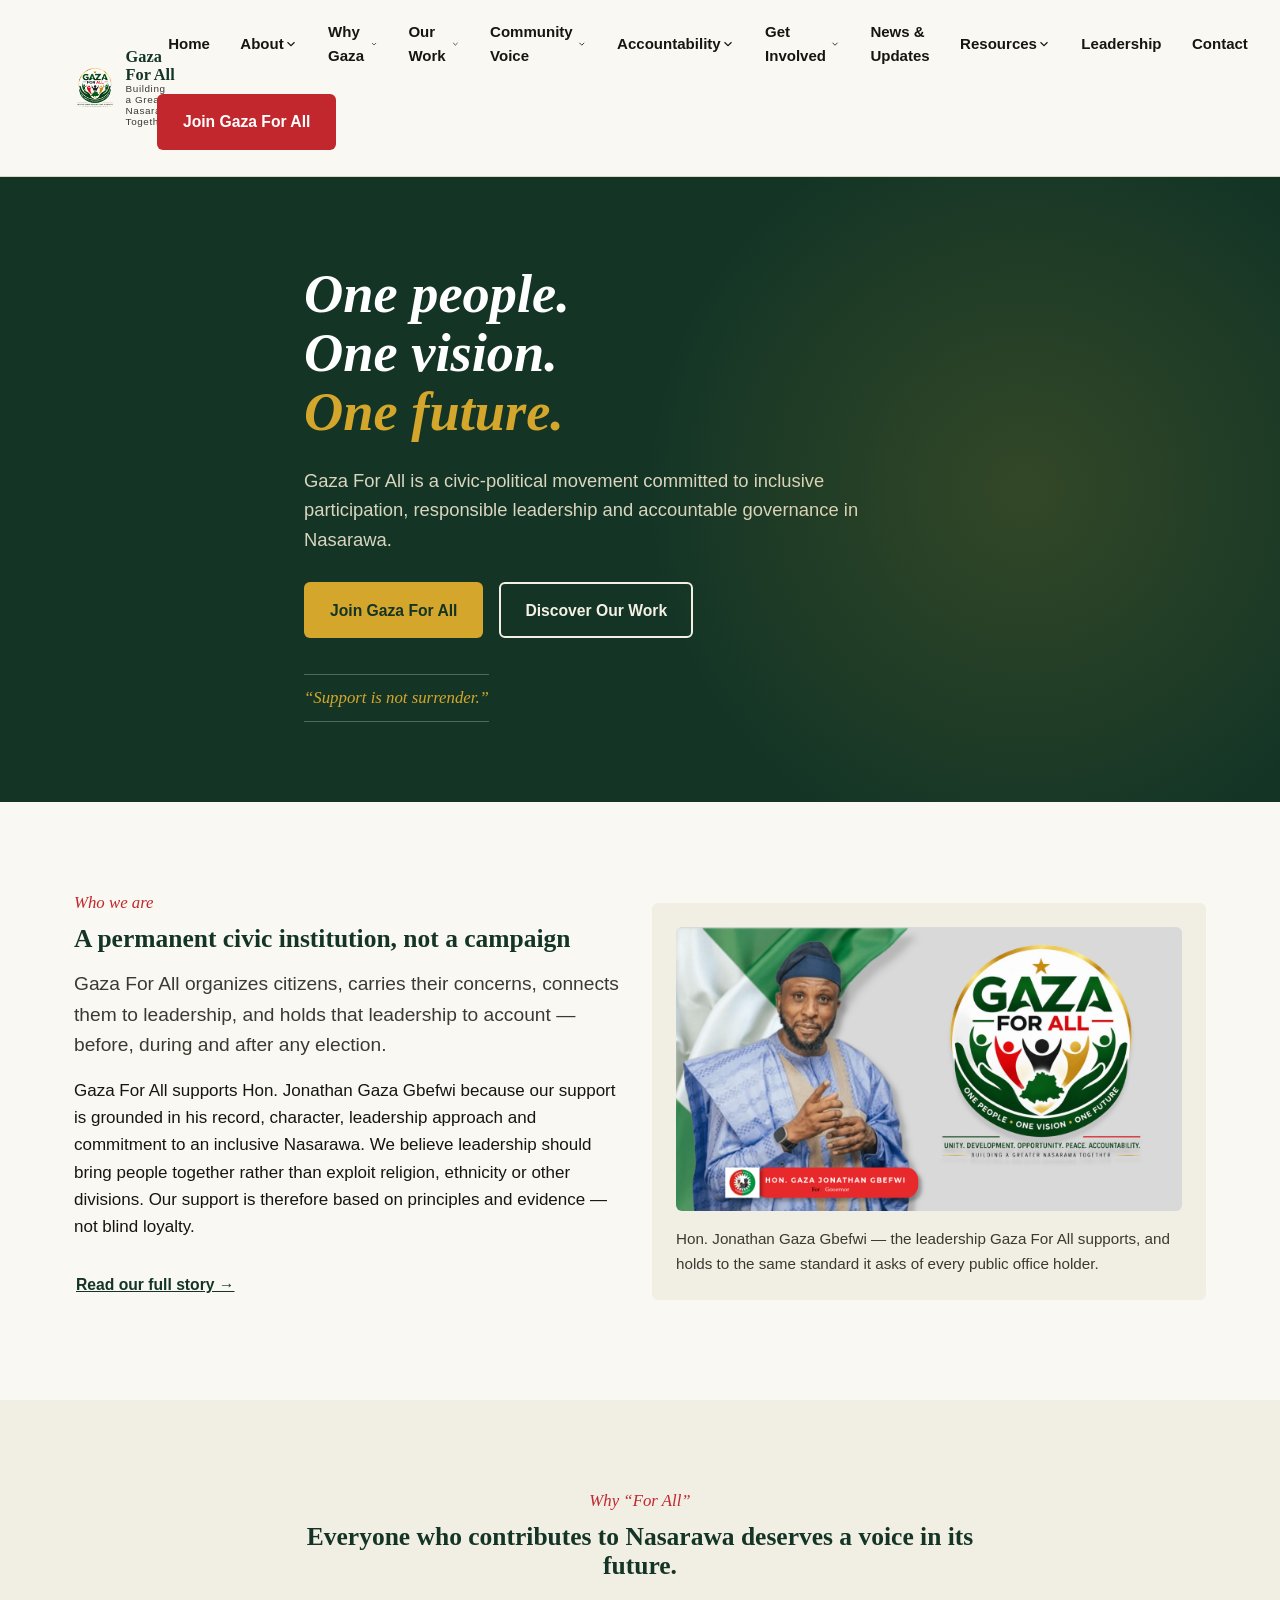
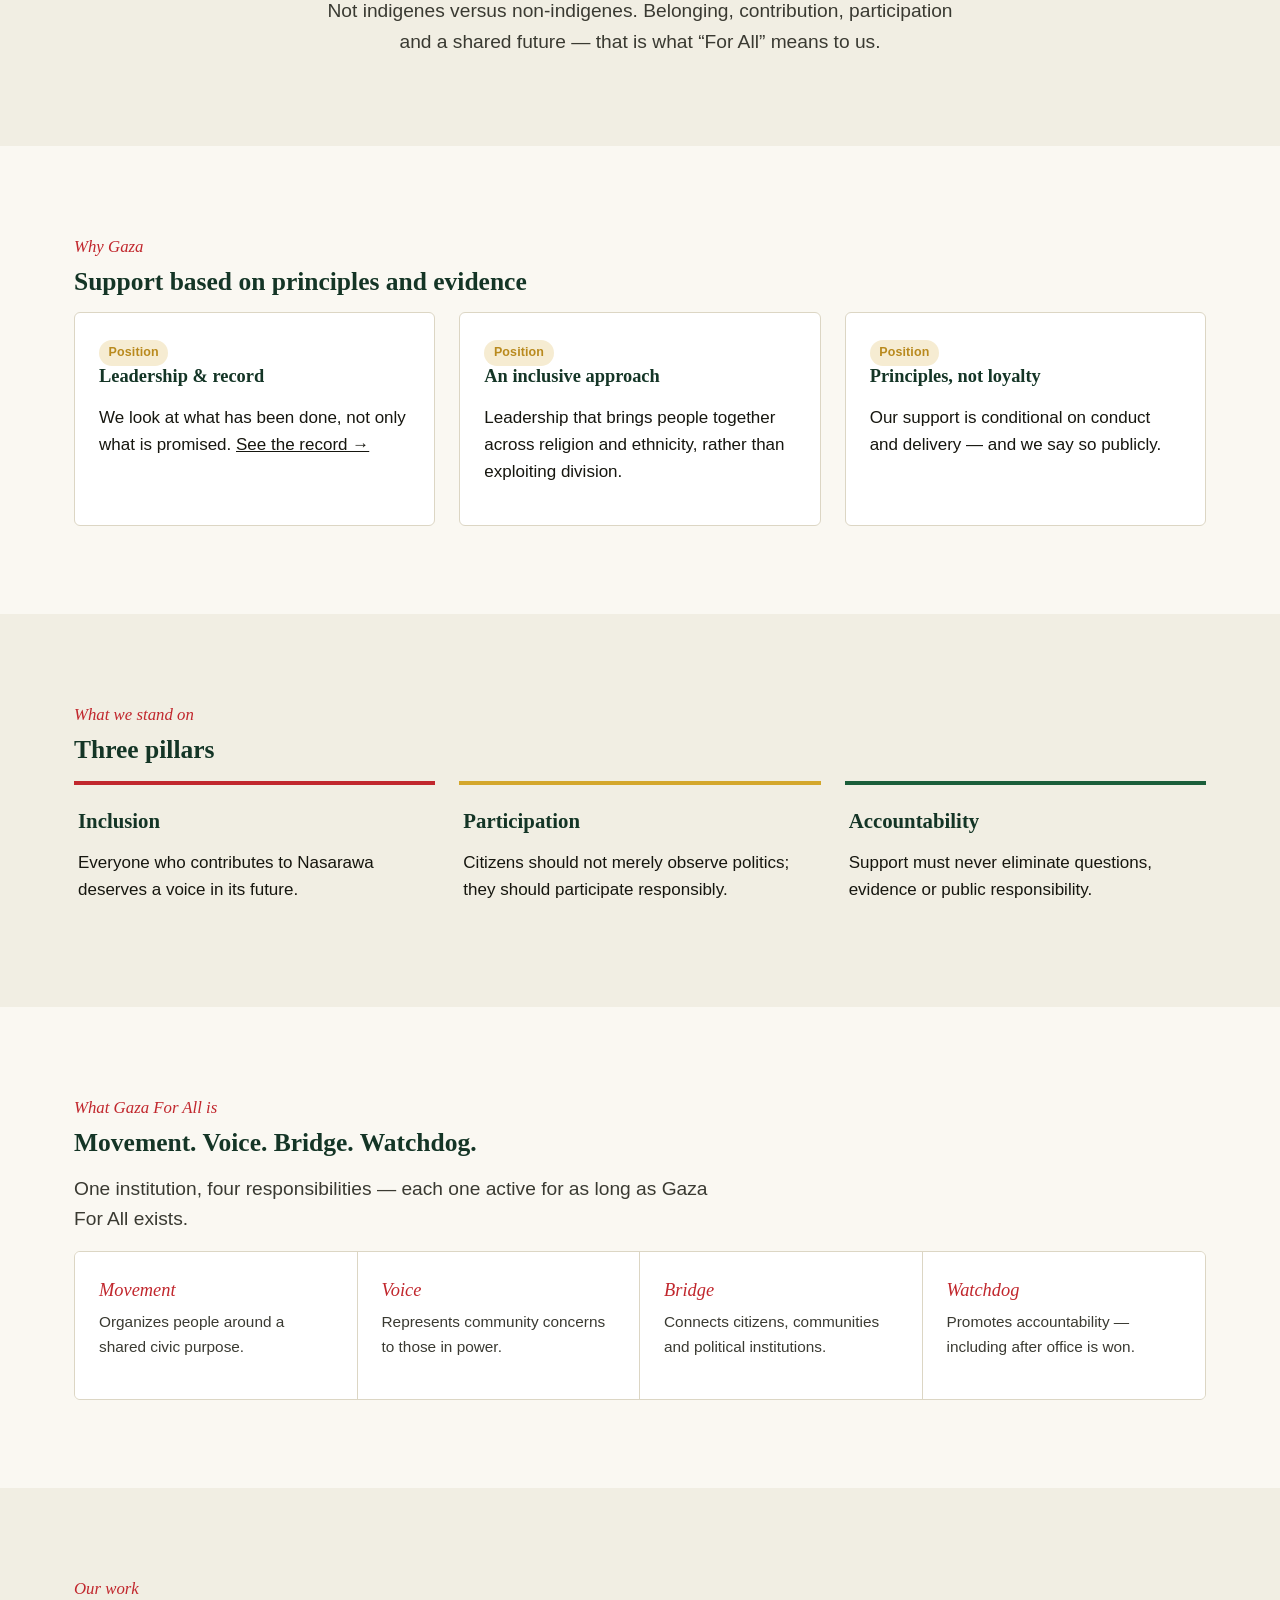
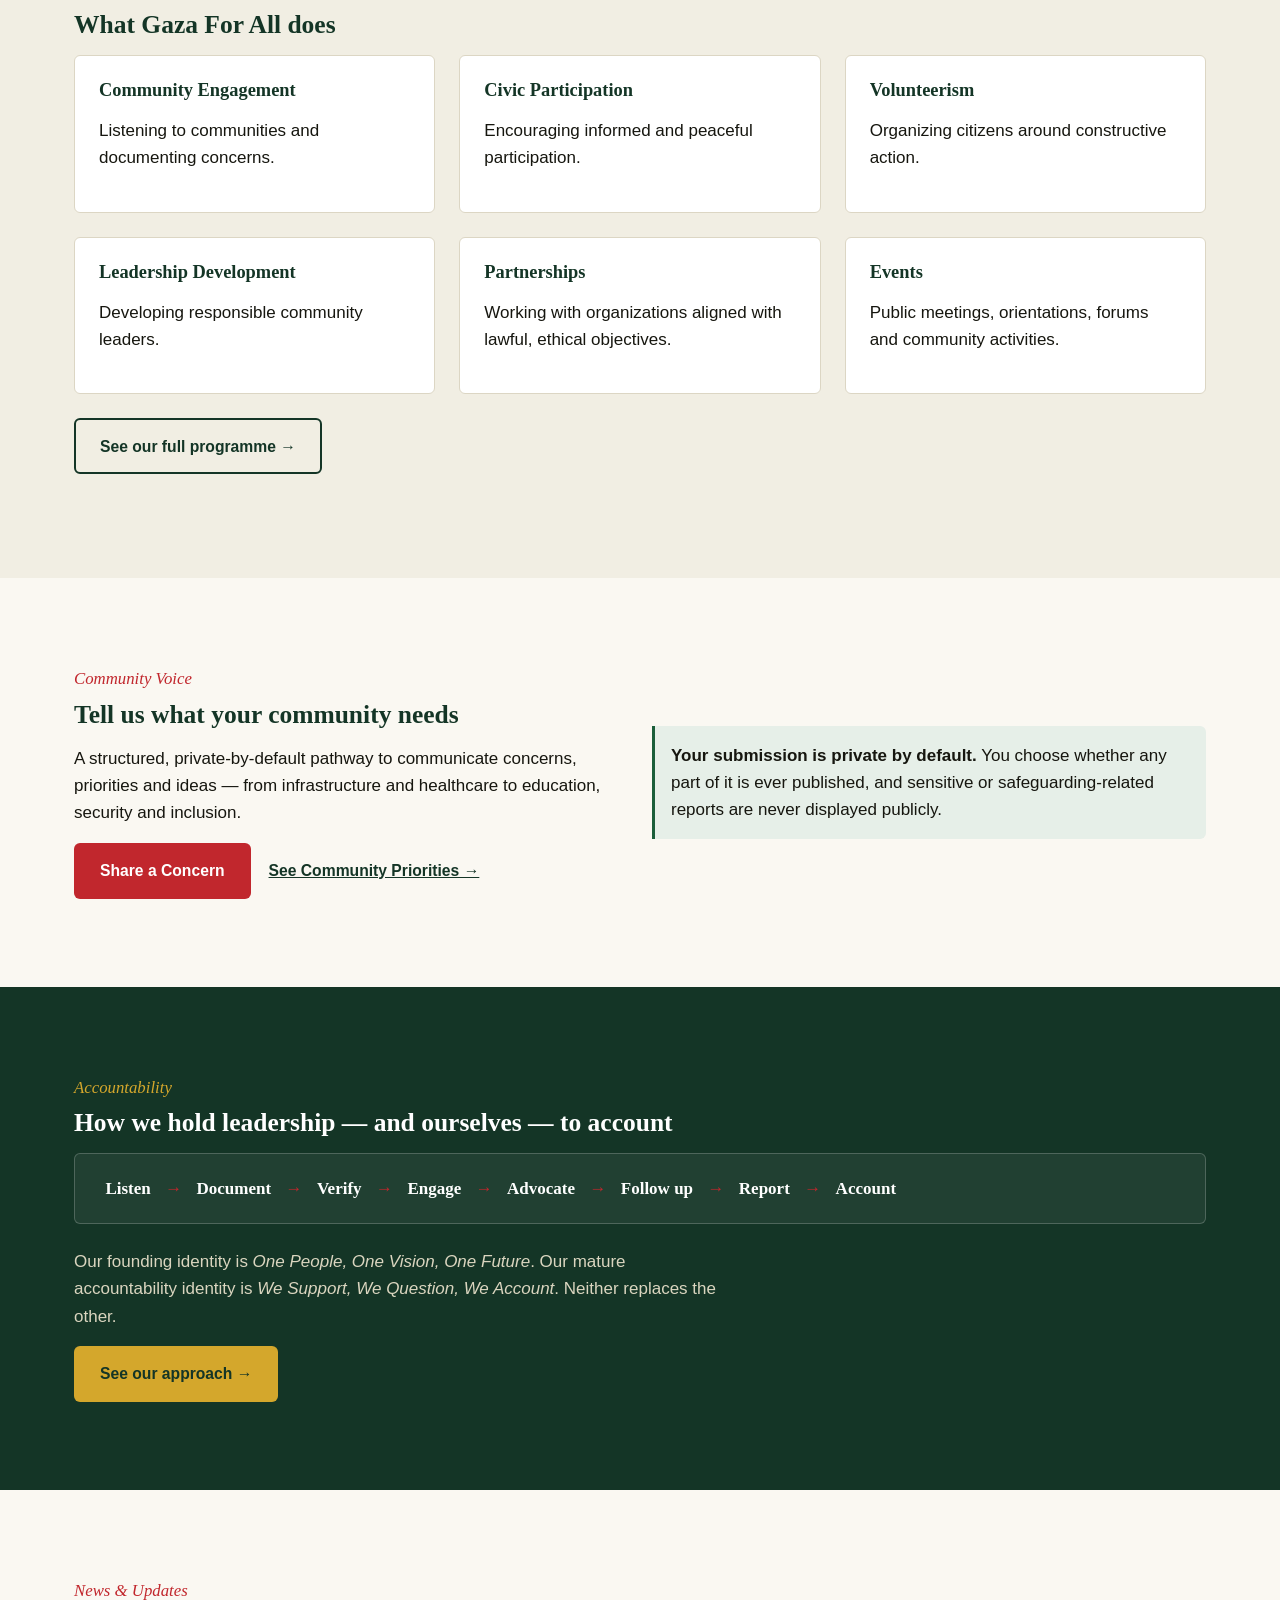
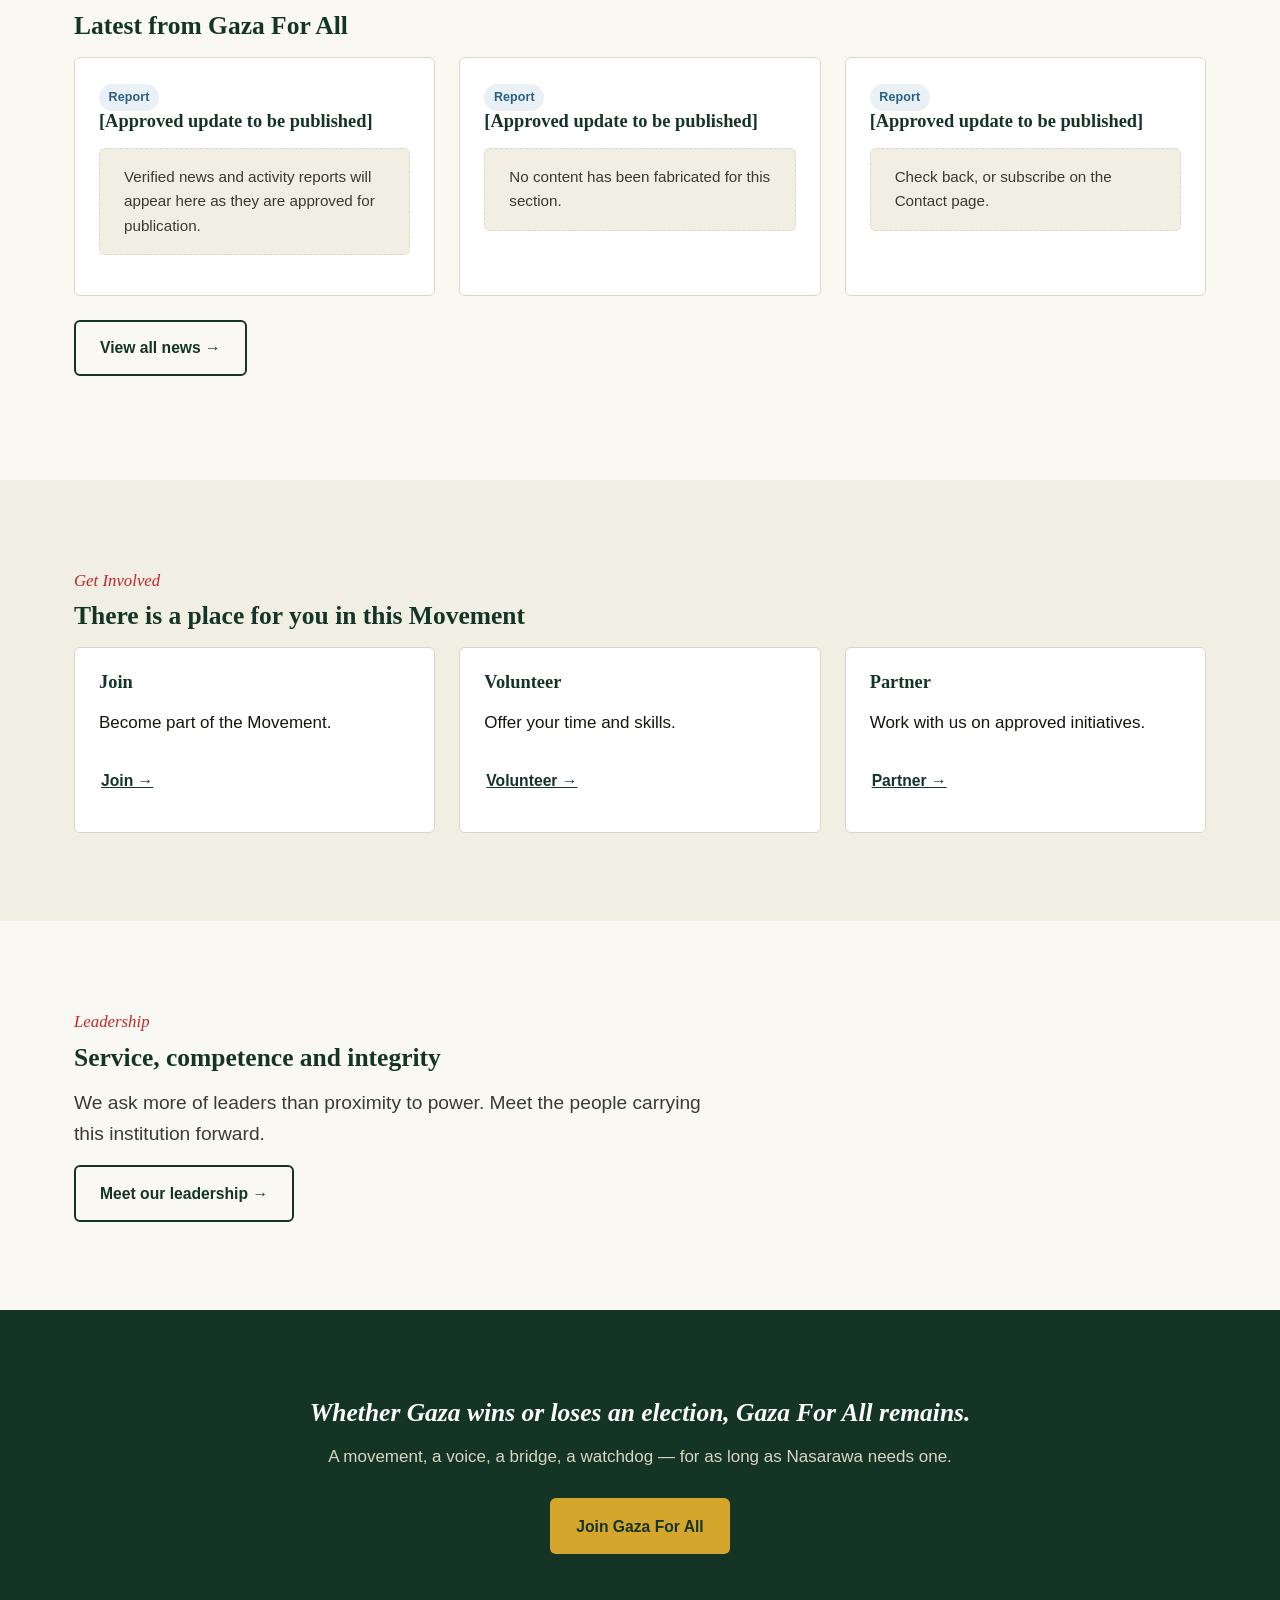
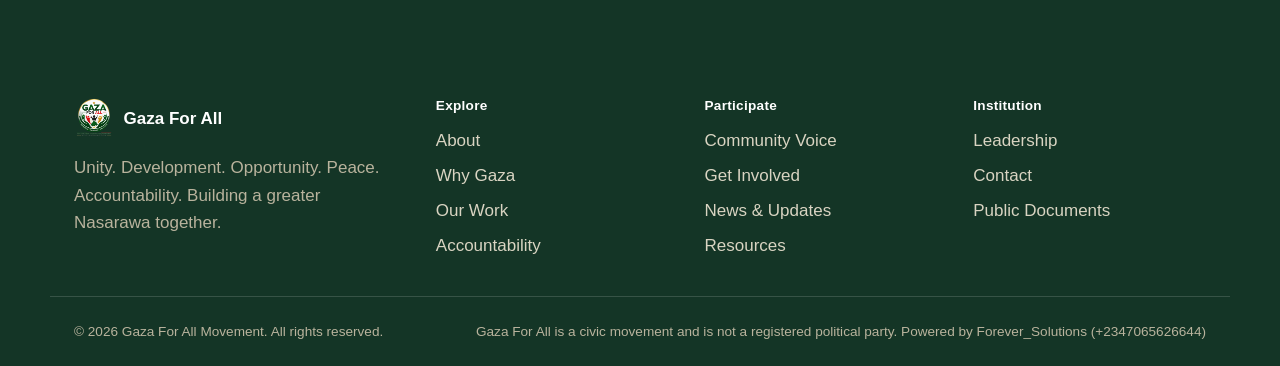
==== commit 4e0b44ce: "Update index.html" ====
--- a/index.html
+++ b/index.html
@@ -349,7 +349,7 @@
   </div>
   <div class="wrap footer-bottom">
     <span>&copy; <span id="year"></span> Gaza For All Movement. All rights reserved.</span>
-    <span>Gaza For All is a civic movement and is not a registered political party.</span>
+    <span>Gaza For All is a civic movement and is not a registered political party. Powered by Forever_Solutions (+2347065626644)</</span>
   </div>
 </footer>
 
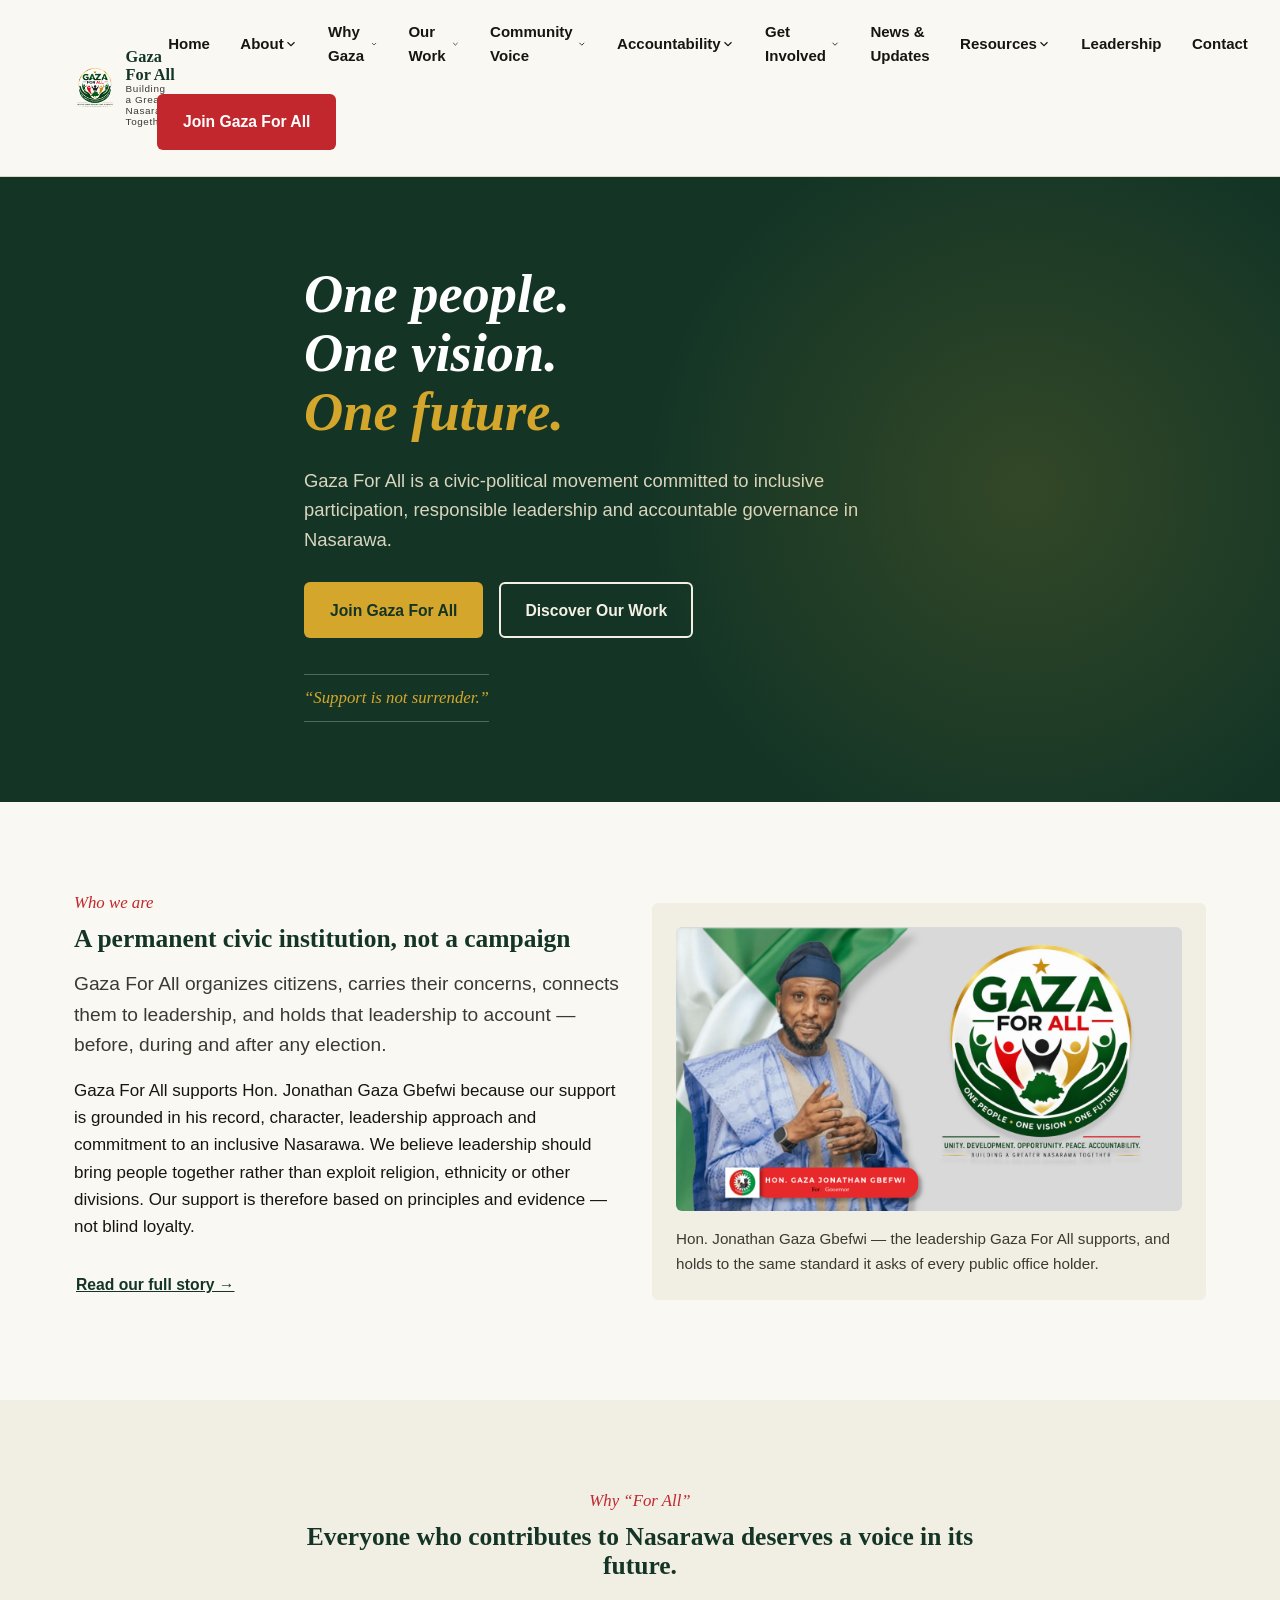
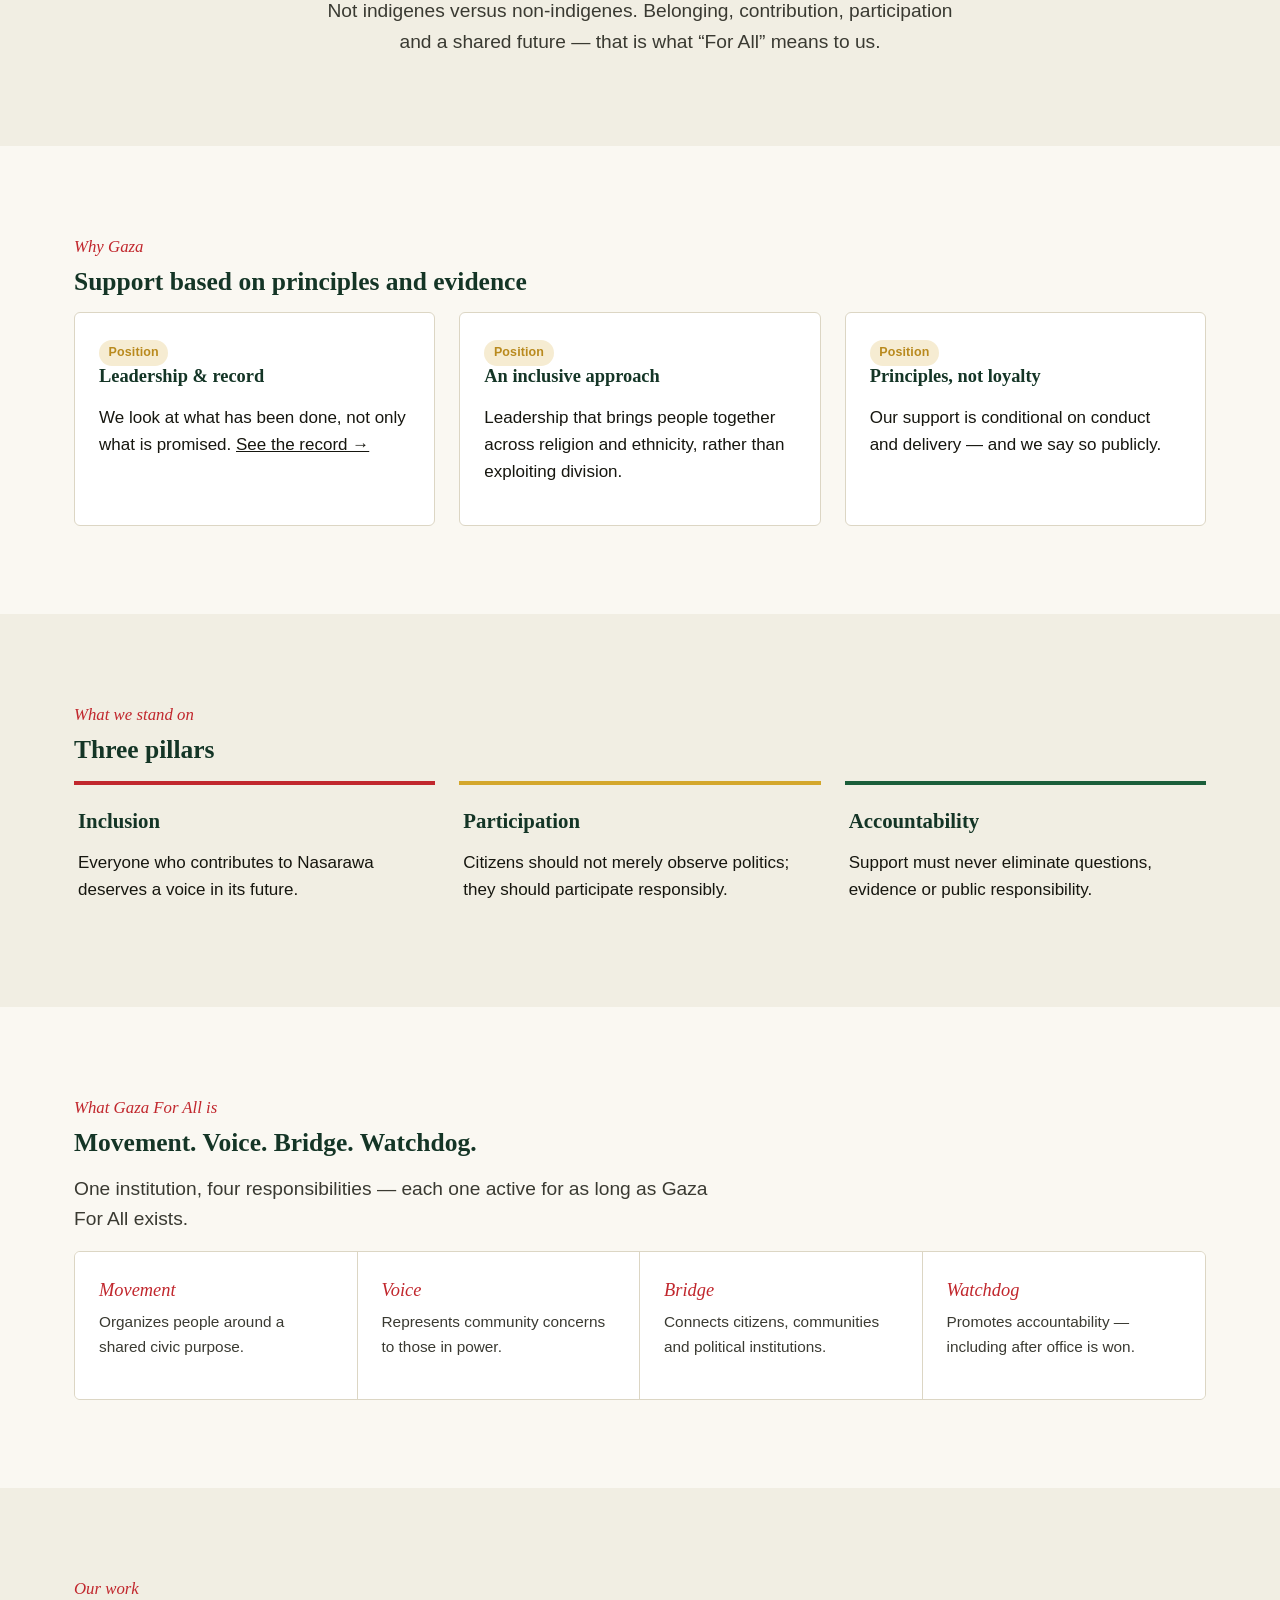
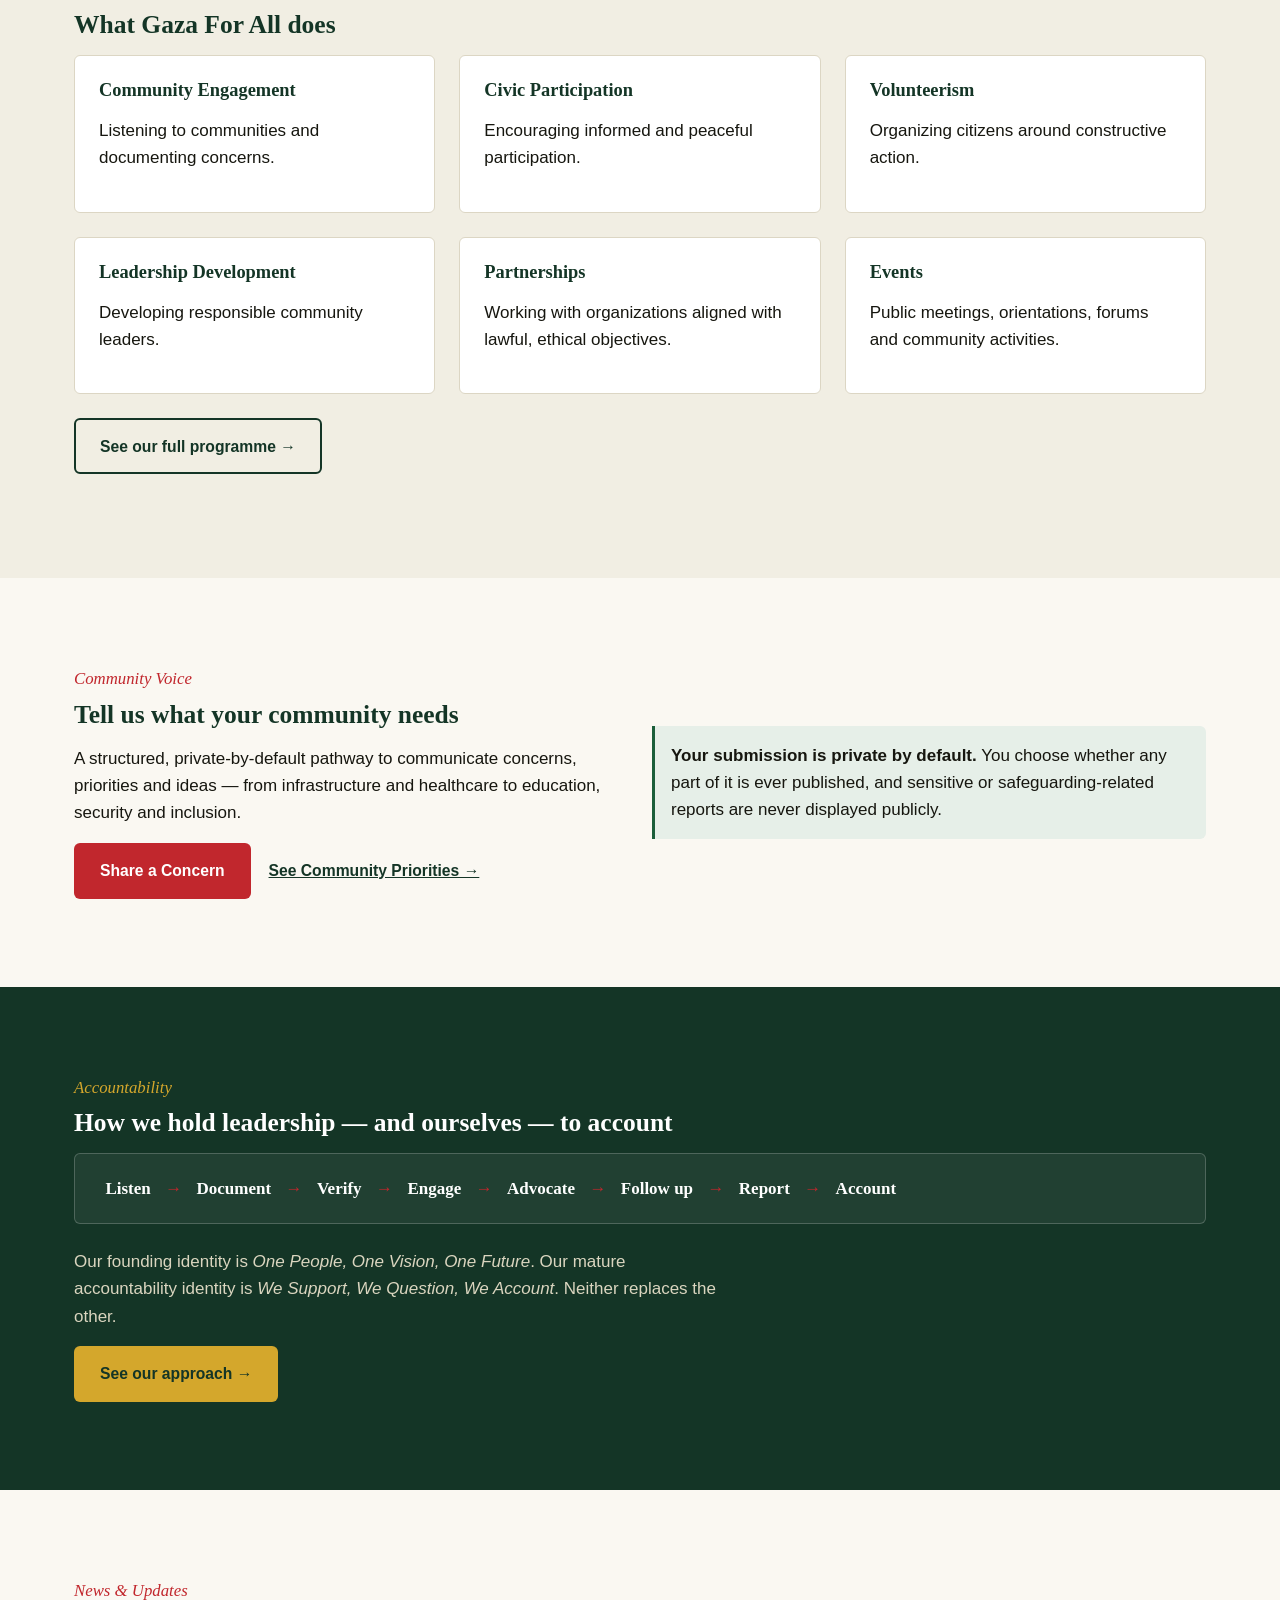
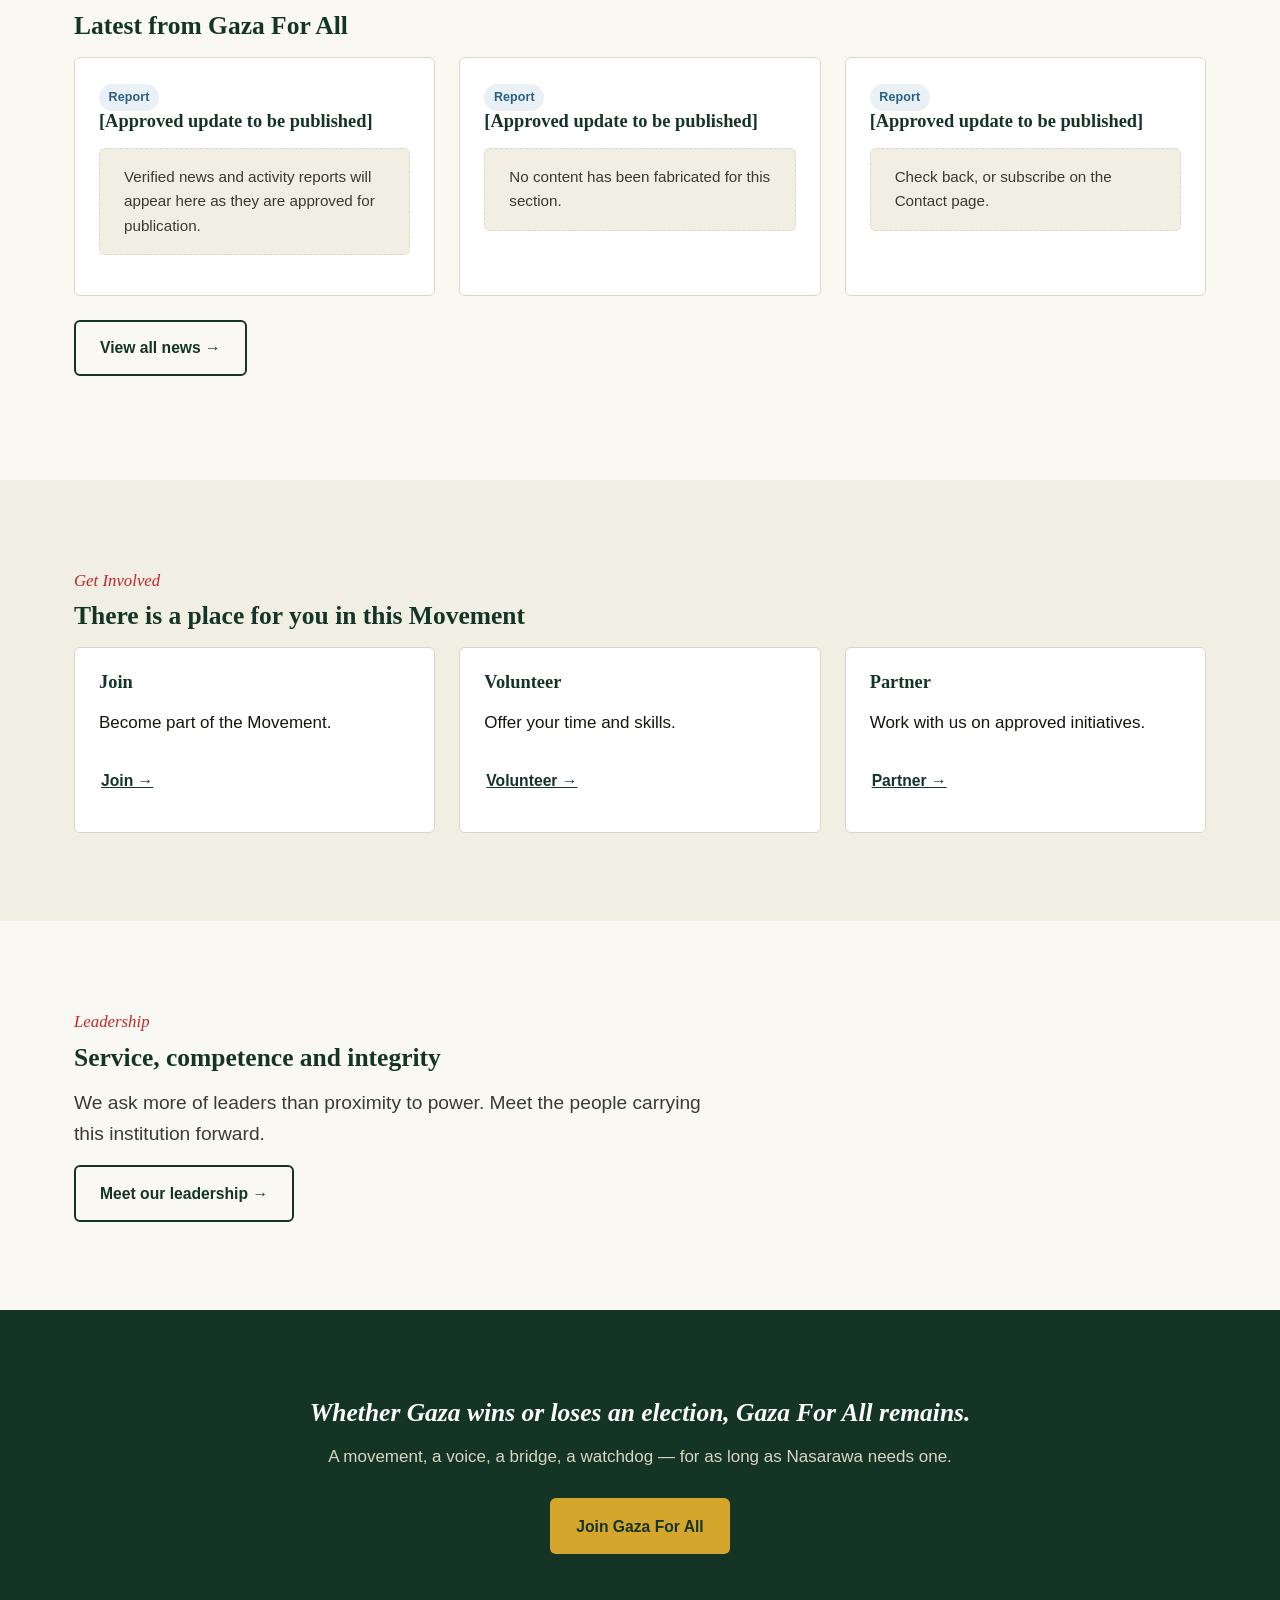
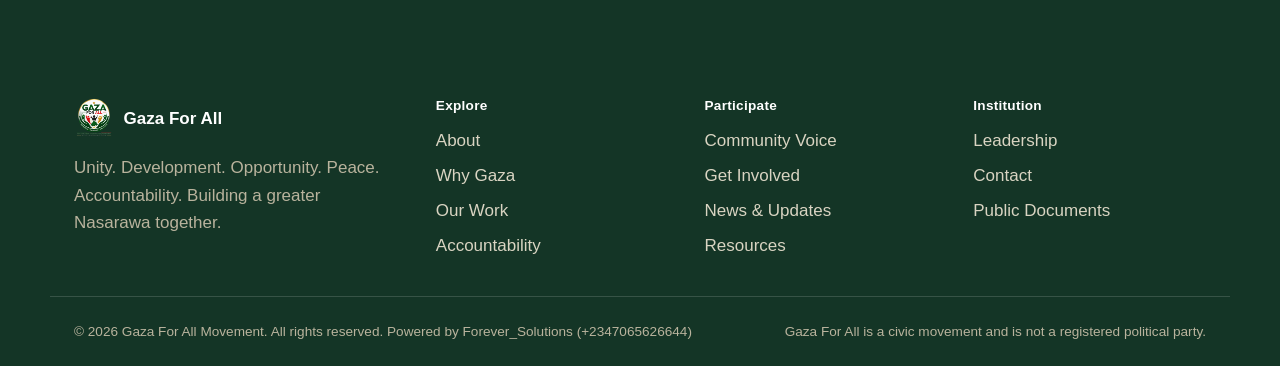
==== commit 182ba1b8: "Update index.html" ====
--- a/index.html
+++ b/index.html
@@ -348,8 +348,8 @@
     </div>
   </div>
   <div class="wrap footer-bottom">
-    <span>&copy; <span id="year"></span> Gaza For All Movement. All rights reserved.</span>
-    <span>Gaza For All is a civic movement and is not a registered political party. Powered by Forever_Solutions (+2347065626644)</</span>
+    <span>&copy; <span id="year"></span> Gaza For All Movement. All rights reserved. Powered by Forever_Solutions (+2347065626644)</span>
+    <span>Gaza For All is a civic movement and is not a registered political party.</</span>
   </div>
 </footer>
 
